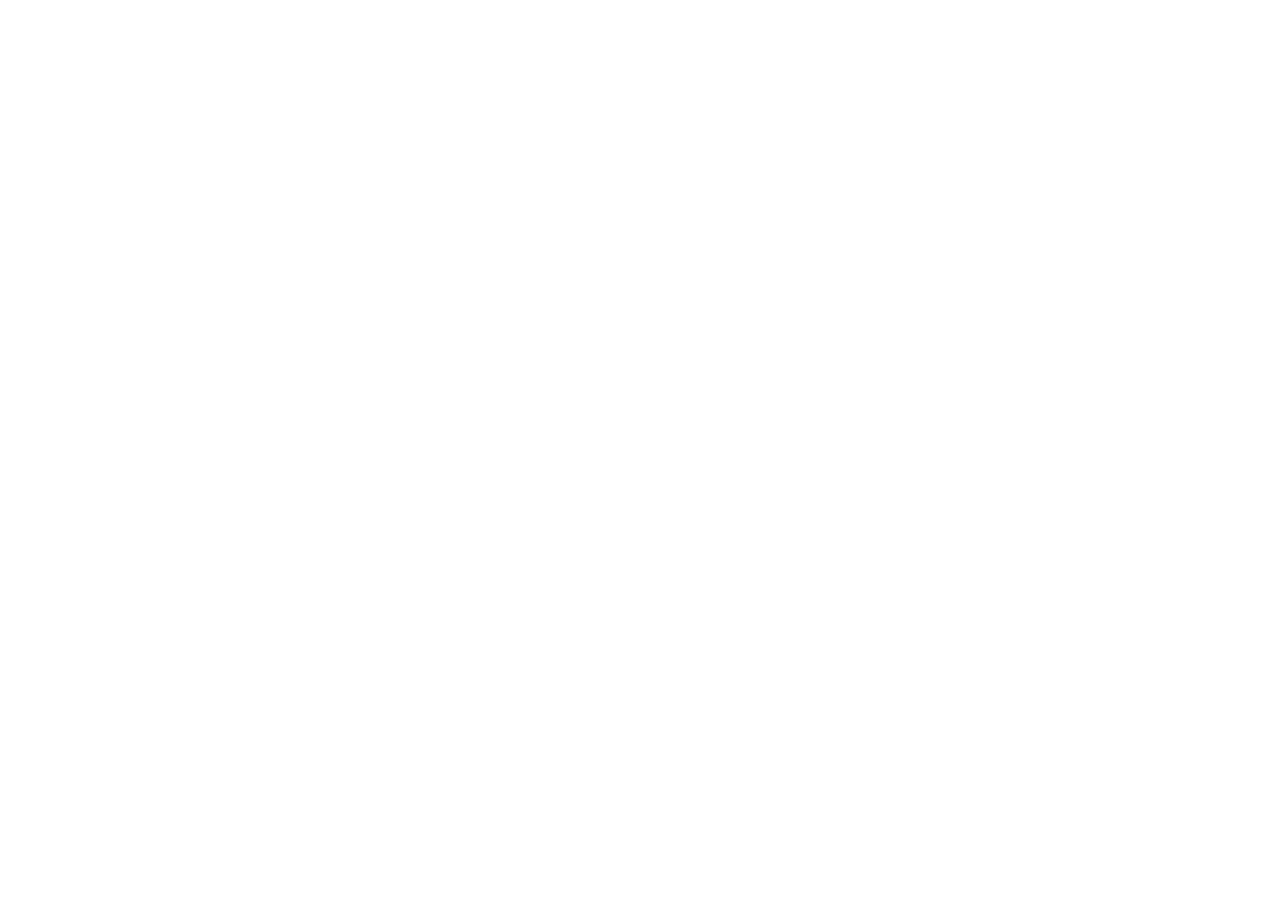
==== index.html @ feeb699c "Use tech stack vite_react_shadcn_ts [skip gpt_engineer]" ====
<!DOCTYPE html>
<html lang="en">
  <head>
    <meta charset="UTF-8" />
    <meta name="viewport" content="width=device-width, initial-scale=1.0" />
    <title>jorquia-portfolio-garden</title>
    <meta name="description" content="Lovable Generated Project" />
    <meta name="author" content="Lovable" />

    <meta property="og:title" content="Lovable Generated Project" />
    <meta property="og:description" content="Lovable Generated Project" />
    <meta property="og:type" content="website" />
    <meta property="og:image" content="https://lovable.dev/opengraph-image-p98pqg.png" />

    <meta name="twitter:card" content="summary_large_image" />
    <meta name="twitter:site" content="@lovable_dev" />
    <meta name="twitter:image" content="https://lovable.dev/opengraph-image-p98pqg.png" />
  </head>

  <body>
    <div id="root"></div>
    <!-- IMPORTANT: DO NOT REMOVE THIS SCRIPT TAG OR THIS VERY COMMENT! -->
    <script src="https://cdn.gpteng.co/gptengineer.js" type="module"></script>
    <script type="module" src="/src/main.tsx"></script>
  </body>
</html>
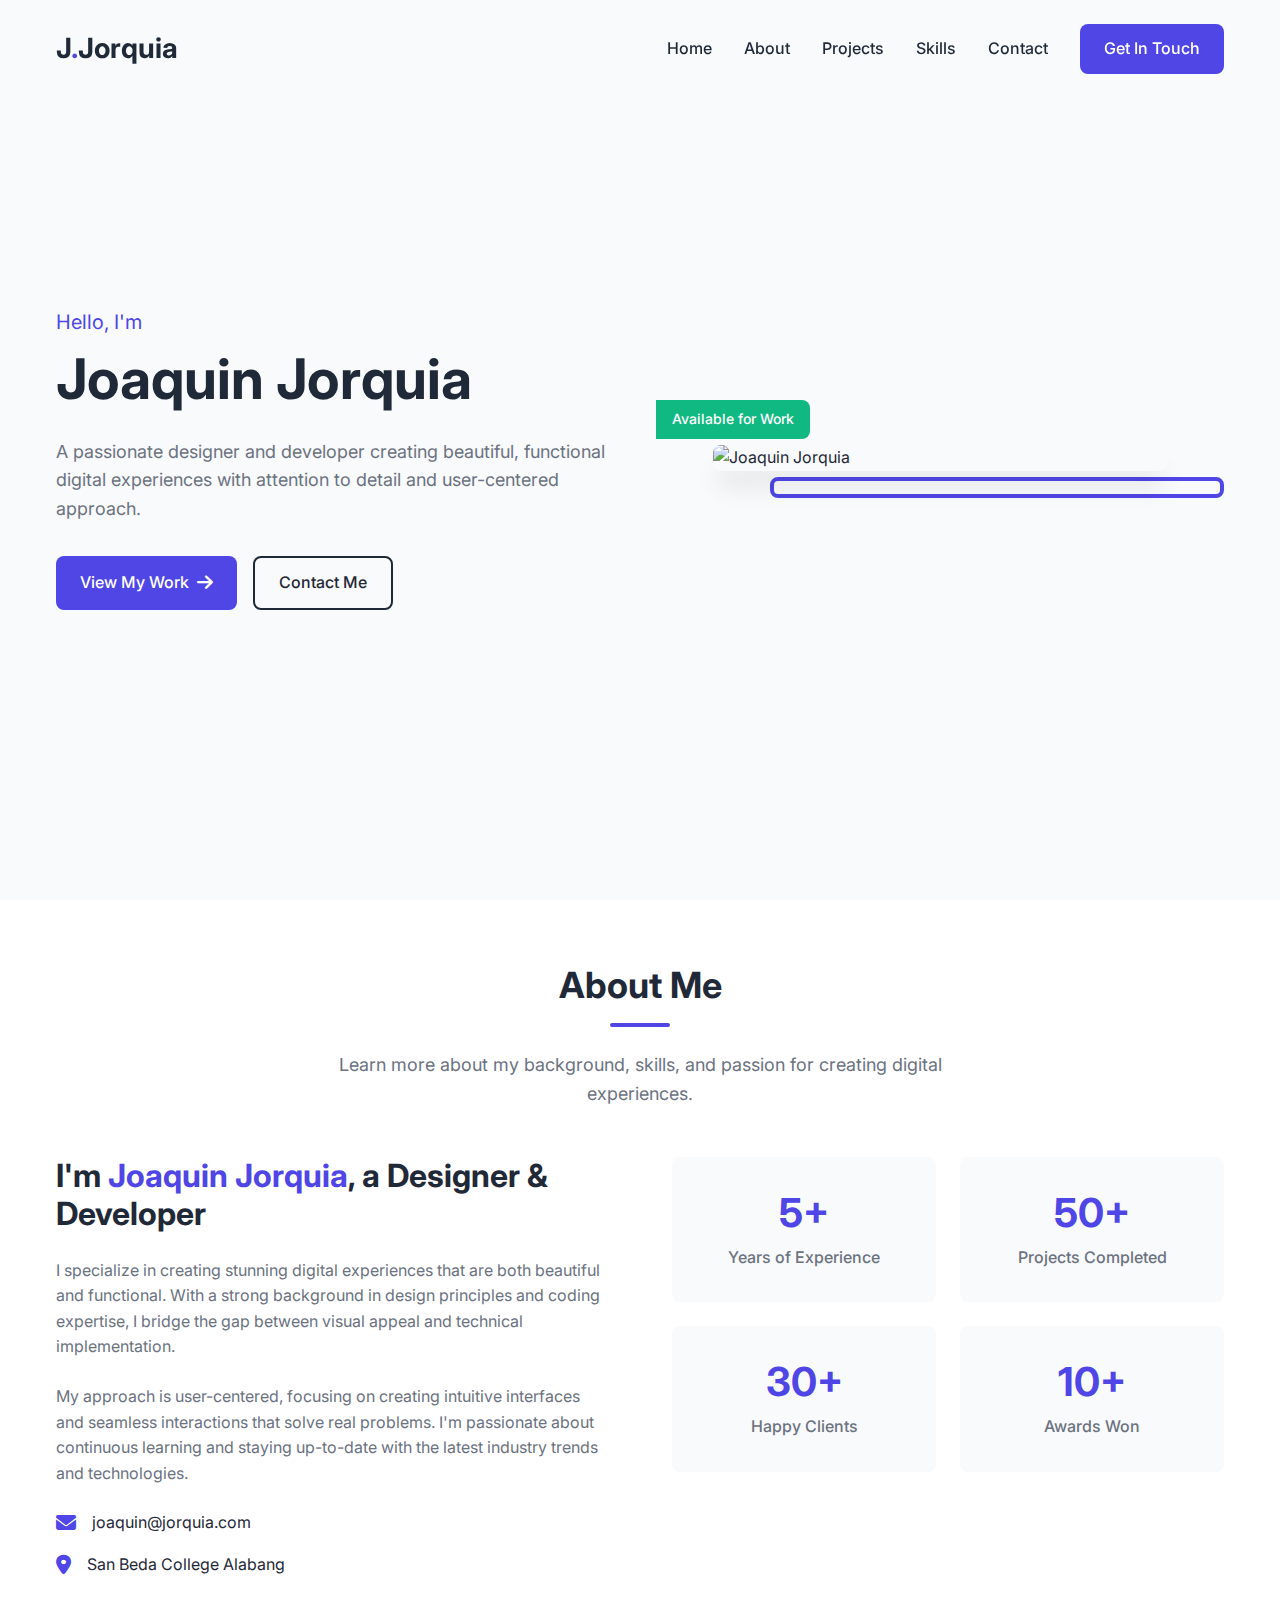
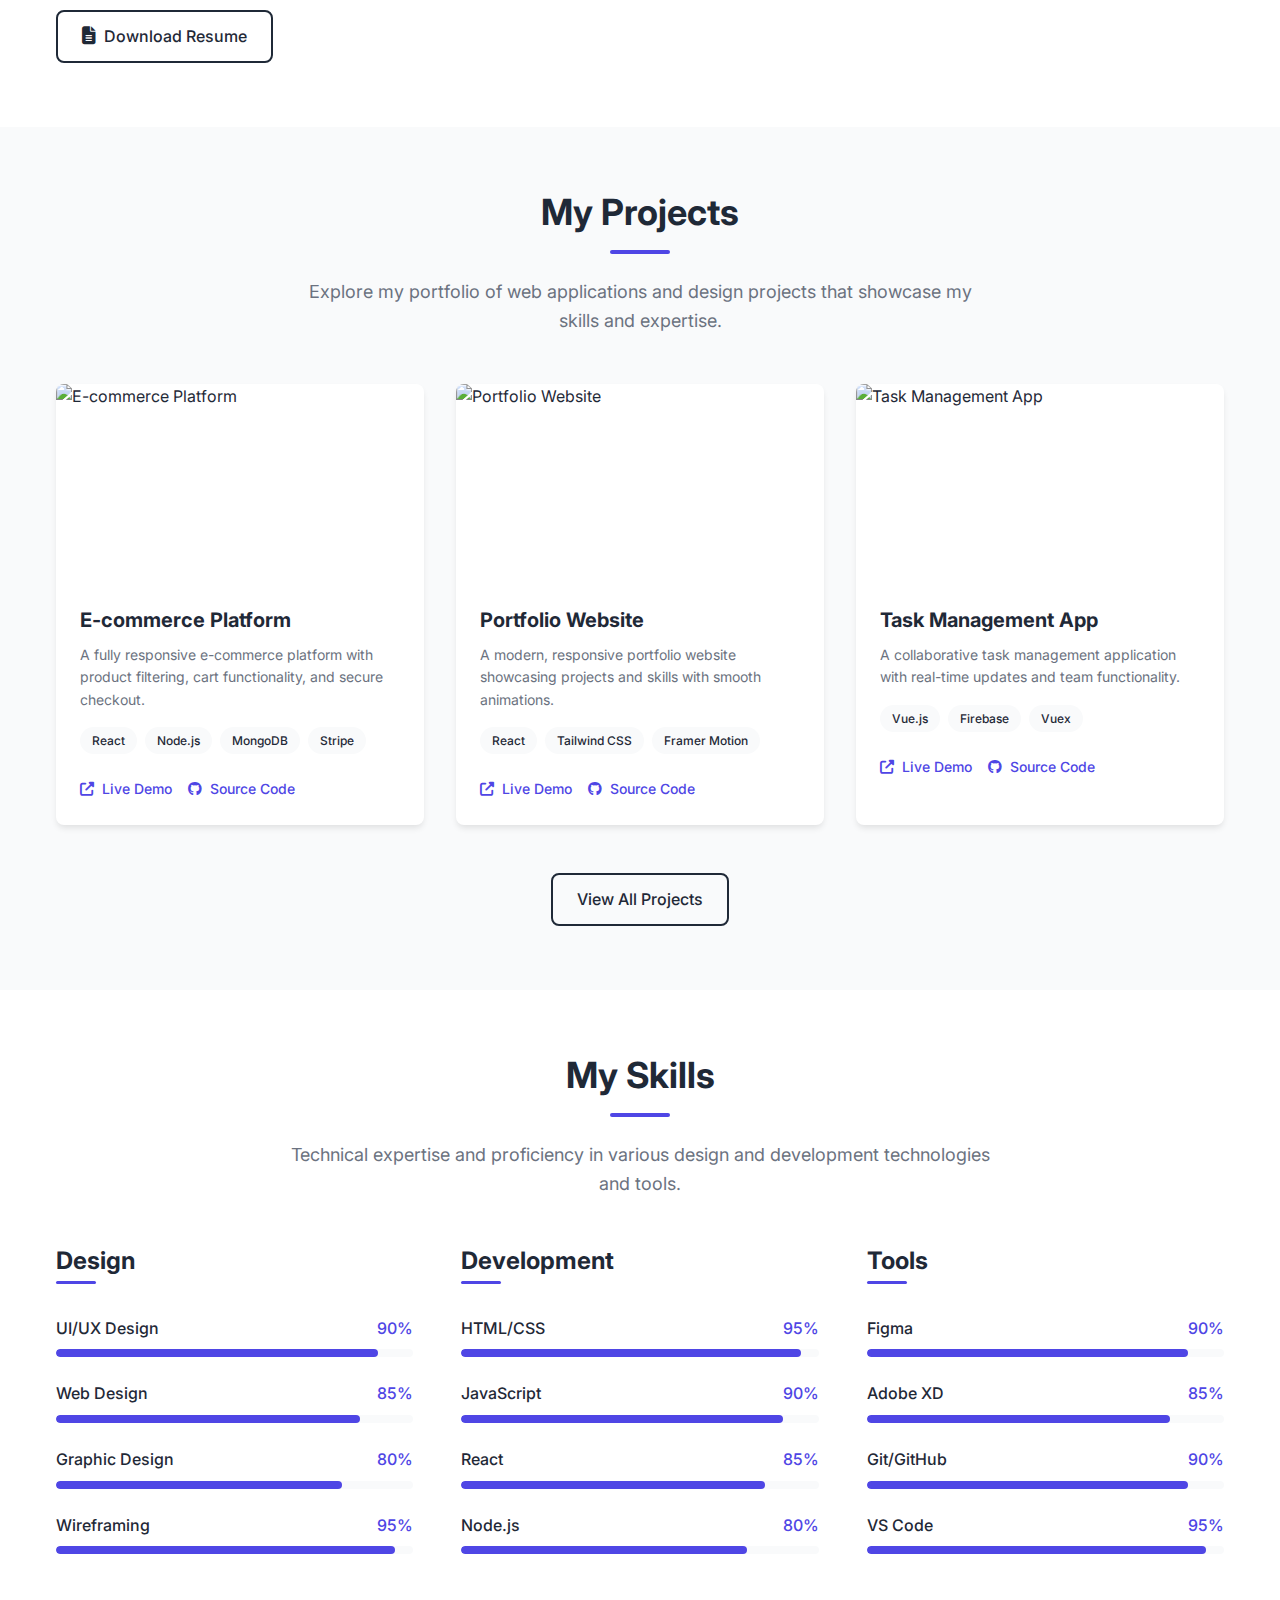
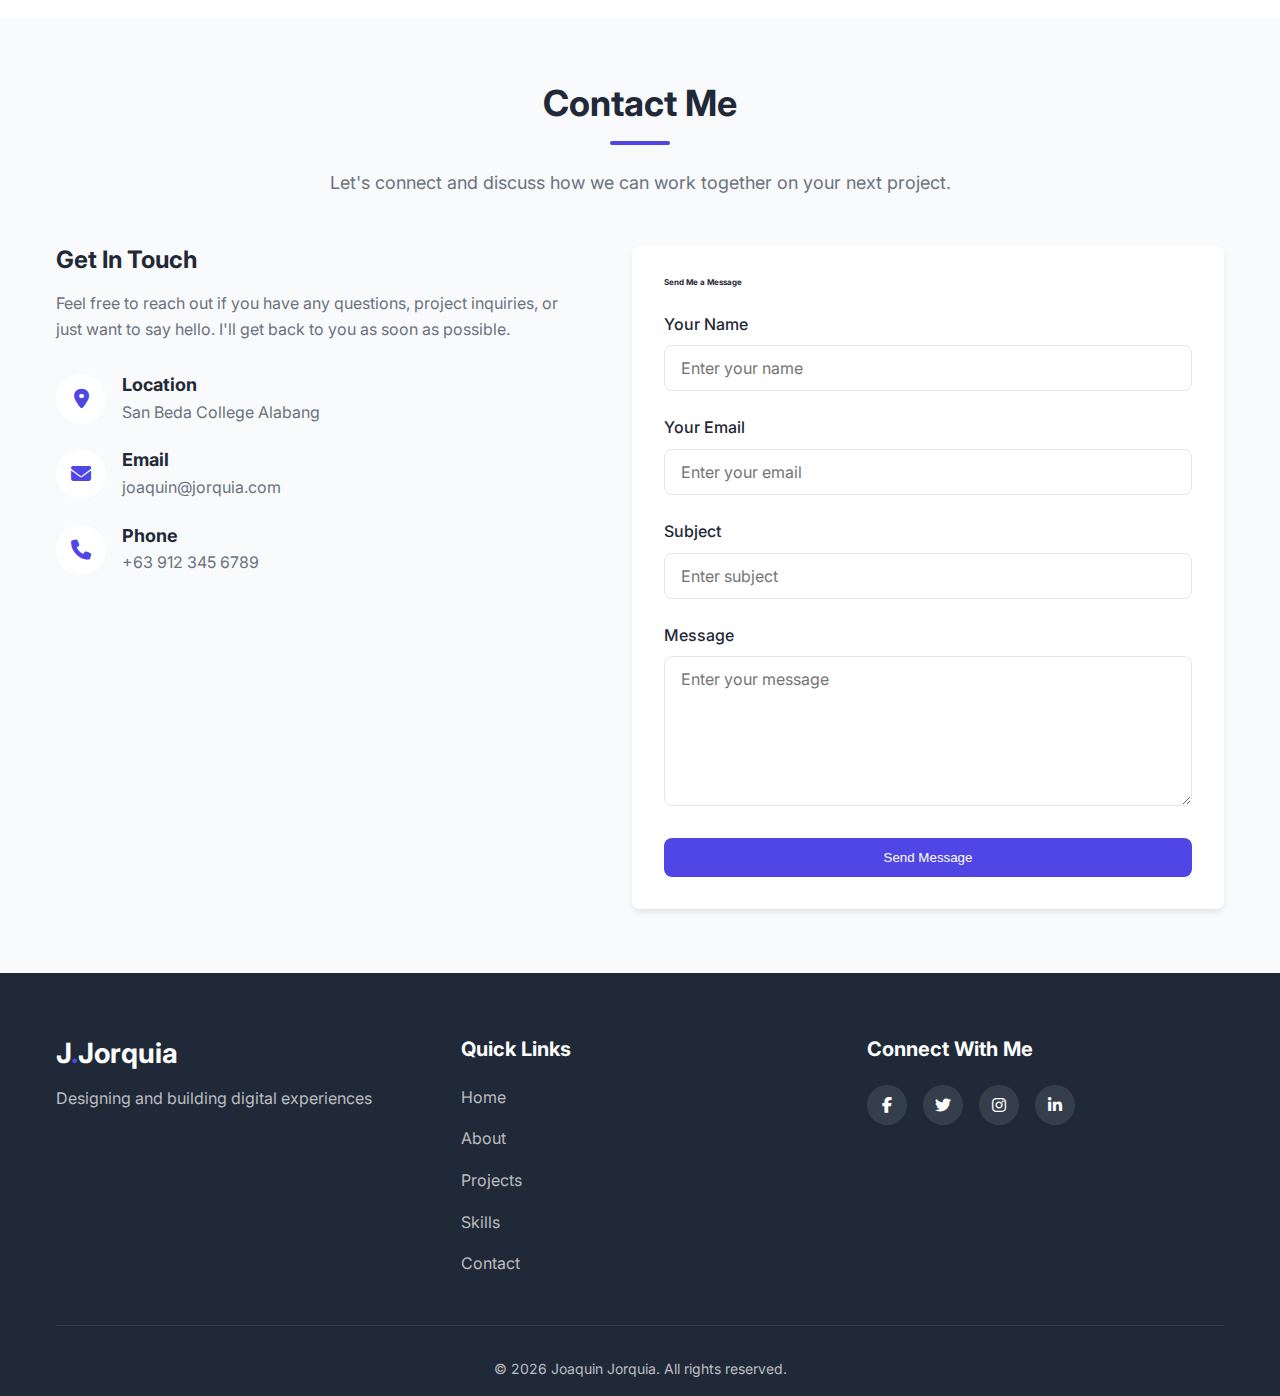
==== commit ba6175e0: "Refactor: Convert TSX files to HTML and CSS" ====
--- a/index.html
+++ b/index.html
@@ -1,26 +1,616 @@
+
 <!DOCTYPE html>
 <html lang="en">
   <head>
     <meta charset="UTF-8" />
     <meta name="viewport" content="width=device-width, initial-scale=1.0" />
-    <title>jorquia-portfolio-garden</title>
-    <meta name="description" content="Lovable Generated Project" />
-    <meta name="author" content="Lovable" />
-
-    <meta property="og:title" content="Lovable Generated Project" />
-    <meta property="og:description" content="Lovable Generated Project" />
+    <title>Joaquin Jorquia - Portfolio</title>
+    <meta name="description" content="Joaquin Jorquia's Portfolio - Designer & Developer" />
+    <meta name="author" content="Joaquin Jorquia" />
+
+    <meta property="og:title" content="Joaquin Jorquia - Portfolio" />
+    <meta property="og:description" content="Joaquin Jorquia's Portfolio - Designer & Developer" />
     <meta property="og:type" content="website" />
     <meta property="og:image" content="https://lovable.dev/opengraph-image-p98pqg.png" />
 
     <meta name="twitter:card" content="summary_large_image" />
     <meta name="twitter:site" content="@lovable_dev" />
     <meta name="twitter:image" content="https://lovable.dev/opengraph-image-p98pqg.png" />
+    
+    <!-- Google Fonts -->
+    <link rel="preconnect" href="https://fonts.googleapis.com">
+    <link rel="preconnect" href="https://fonts.gstatic.com" crossorigin>
+    <link href="https://fonts.googleapis.com/css2?family=Inter:wght@400;500;600;700&display=swap" rel="stylesheet">
+    
+    <!-- Main Stylesheet -->
+    <link rel="stylesheet" href="styles/main.css">
+    
+    <!-- Font Awesome for icons -->
+    <link rel="stylesheet" href="https://cdnjs.cloudflare.com/ajax/libs/font-awesome/6.4.0/css/all.min.css">
   </head>
 
   <body>
-    <div id="root"></div>
-    <!-- IMPORTANT: DO NOT REMOVE THIS SCRIPT TAG OR THIS VERY COMMENT! -->
-    <script src="https://cdn.gpteng.co/gptengineer.js" type="module"></script>
-    <script type="module" src="/src/main.tsx"></script>
+    <!-- Navbar -->
+    <nav class="navbar">
+      <div class="container navbar-container">
+        <a href="#" class="logo">J<span>.</span>Jorquia</a>
+
+        <!-- Desktop Navigation -->
+        <div class="nav-menu-desktop">
+          <a href="#home" class="nav-link">Home</a>
+          <a href="#about" class="nav-link">About</a>
+          <a href="#projects" class="nav-link">Projects</a>
+          <a href="#skills" class="nav-link">Skills</a>
+          <a href="#contact" class="nav-link">Contact</a>
+          <a href="#contact" class="btn-primary">Get In Touch</a>
+        </div>
+
+        <!-- Mobile Menu Button -->
+        <button class="mobile-toggle" id="mobileToggle">
+          <i class="fas fa-bars" id="menuIcon"></i>
+        </button>
+      </div>
+
+      <!-- Mobile Navigation -->
+      <div class="nav-menu" id="mobileMenu">
+        <div class="container nav-menu-mobile">
+          <a href="#home" class="nav-link">Home</a>
+          <a href="#about" class="nav-link">About</a>
+          <a href="#projects" class="nav-link">Projects</a>
+          <a href="#skills" class="nav-link">Skills</a>
+          <a href="#contact" class="nav-link">Contact</a>
+          <a href="#contact" class="btn-primary">Get In Touch</a>
+        </div>
+      </div>
+    </nav>
+
+    <!-- Hero Section -->
+    <section id="home" class="hero">
+      <div class="container hero-container">
+        <div class="hero-content">
+          <p class="hero-subtitle">Hello, I'm</p>
+          <h1 class="hero-title">Joaquin Jorquia</h1>
+          <p class="hero-description">
+            A passionate designer and developer creating beautiful, functional digital experiences 
+            with attention to detail and user-centered approach.
+          </p>
+          <div class="hero-buttons">
+            <a href="#projects" class="btn-primary btn-with-icon">
+              View My Work <i class="fas fa-arrow-right btn-icon"></i>
+            </a>
+            <a href="#contact" class="btn-outline">
+              Contact Me
+            </a>
+          </div>
+        </div>
+        
+        <div class="hero-image">
+          <div class="image-decoration"></div>
+          <div class="profile-image-container">
+            <img 
+              src="/lovable-uploads/e17fc7ec-6d59-4980-8b0f-04d64eb3ef6c.png" 
+              alt="Joaquin Jorquia" 
+              class="profile-image"
+            />
+          </div>
+          <div class="availability-badge">
+            Available for Work
+          </div>
+        </div>
+      </div>
+    </section>
+
+    <!-- About Section -->
+    <section id="about" class="about">
+      <div class="container">
+        <div class="section-header">
+          <h2 class="section-title">About Me</h2>
+          <div class="section-divider"></div>
+          <p class="section-description">
+            Learn more about my background, skills, and passion for creating digital experiences.
+          </p>
+        </div>
+        
+        <div class="about-content">
+          <div class="about-info">
+            <h3 class="about-title">
+              I'm <span>Joaquin Jorquia</span>, a Designer & Developer
+            </h3>
+            <p class="about-text">
+              I specialize in creating stunning digital experiences that are both beautiful and functional. 
+              With a strong background in design principles and coding expertise, I bridge the gap between 
+              visual appeal and technical implementation.
+            </p>
+            <p class="about-text">
+              My approach is user-centered, focusing on creating intuitive interfaces and seamless interactions 
+              that solve real problems. I'm passionate about continuous learning and staying up-to-date with 
+              the latest industry trends and technologies.
+            </p>
+            
+            <div class="about-contact-info">
+              <div class="contact-item">
+                <i class="fas fa-envelope contact-icon"></i>
+                <span>joaquin@jorquia.com</span>
+              </div>
+              <div class="contact-item">
+                <i class="fas fa-map-marker-alt contact-icon"></i>
+                <span>San Beda College Alabang</span>
+              </div>
+            </div>
+            
+            <a 
+              href="/resume.pdf" 
+              class="btn-outline"
+              target="_blank"
+              rel="noopener noreferrer"
+            >
+              <span class="btn-with-icon">
+                <i class="fas fa-file-alt btn-icon"></i>
+                Download Resume
+              </span>
+            </a>
+          </div>
+          
+          <div class="about-stats">
+            <div class="stats-grid">
+              <div class="stat-card">
+                <h4 class="stat-value">5+</h4>
+                <p class="stat-label">Years of Experience</p>
+              </div>
+              <div class="stat-card">
+                <h4 class="stat-value">50+</h4>
+                <p class="stat-label">Projects Completed</p>
+              </div>
+              <div class="stat-card">
+                <h4 class="stat-value">30+</h4>
+                <p class="stat-label">Happy Clients</p>
+              </div>
+              <div class="stat-card">
+                <h4 class="stat-value">10+</h4>
+                <p class="stat-label">Awards Won</p>
+              </div>
+            </div>
+          </div>
+        </div>
+      </div>
+    </section>
+
+    <!-- Projects Section -->
+    <section id="projects" class="projects">
+      <div class="container">
+        <div class="section-header">
+          <h2 class="section-title">My Projects</h2>
+          <div class="section-divider"></div>
+          <p class="section-description">
+            Explore my portfolio of web applications and design projects that showcase my skills and expertise.
+          </p>
+        </div>
+        
+        <div class="projects-grid">
+          <!-- Project 1 -->
+          <div class="project-card">
+            <div class="project-image-container">
+              <img 
+                src="https://images.unsplash.com/photo-1661956602116-aa6865609028?ixlib=rb-4.0.3&auto=format&fit=crop&w=800&q=80" 
+                alt="E-commerce Platform" 
+                class="project-image"
+              />
+            </div>
+            <div class="project-content">
+              <h3 class="project-title">E-commerce Platform</h3>
+              <p class="project-description">
+                A fully responsive e-commerce platform with product filtering, cart functionality, and secure checkout.
+              </p>
+              <div class="project-tags">
+                <span class="project-tag">React</span>
+                <span class="project-tag">Node.js</span>
+                <span class="project-tag">MongoDB</span>
+                <span class="project-tag">Stripe</span>
+              </div>
+              <div class="project-links">
+                <a href="#" class="project-link" target="_blank" rel="noopener noreferrer">
+                  <i class="fas fa-external-link-alt project-link-icon"></i>
+                  Live Demo
+                </a>
+                <a href="#" class="project-link" target="_blank" rel="noopener noreferrer">
+                  <i class="fab fa-github project-link-icon"></i>
+                  Source Code
+                </a>
+              </div>
+            </div>
+          </div>
+          
+          <!-- Project 2 -->
+          <div class="project-card">
+            <div class="project-image-container">
+              <img 
+                src="https://images.unsplash.com/photo-1547658719-da2b51169166?ixlib=rb-4.0.3&auto=format&fit=crop&w=800&q=80" 
+                alt="Portfolio Website" 
+                class="project-image"
+              />
+            </div>
+            <div class="project-content">
+              <h3 class="project-title">Portfolio Website</h3>
+              <p class="project-description">
+                A modern, responsive portfolio website showcasing projects and skills with smooth animations.
+              </p>
+              <div class="project-tags">
+                <span class="project-tag">React</span>
+                <span class="project-tag">Tailwind CSS</span>
+                <span class="project-tag">Framer Motion</span>
+              </div>
+              <div class="project-links">
+                <a href="#" class="project-link" target="_blank" rel="noopener noreferrer">
+                  <i class="fas fa-external-link-alt project-link-icon"></i>
+                  Live Demo
+                </a>
+                <a href="#" class="project-link" target="_blank" rel="noopener noreferrer">
+                  <i class="fab fa-github project-link-icon"></i>
+                  Source Code
+                </a>
+              </div>
+            </div>
+          </div>
+          
+          <!-- Project 3 -->
+          <div class="project-card">
+            <div class="project-image-container">
+              <img 
+                src="https://images.unsplash.com/photo-1484480974693-6ca0a78fb36b?ixlib=rb-4.0.3&auto=format&fit=crop&w=800&q=80" 
+                alt="Task Management App" 
+                class="project-image"
+              />
+            </div>
+            <div class="project-content">
+              <h3 class="project-title">Task Management App</h3>
+              <p class="project-description">
+                A collaborative task management application with real-time updates and team functionality.
+              </p>
+              <div class="project-tags">
+                <span class="project-tag">Vue.js</span>
+                <span class="project-tag">Firebase</span>
+                <span class="project-tag">Vuex</span>
+              </div>
+              <div class="project-links">
+                <a href="#" class="project-link" target="_blank" rel="noopener noreferrer">
+                  <i class="fas fa-external-link-alt project-link-icon"></i>
+                  Live Demo
+                </a>
+                <a href="#" class="project-link" target="_blank" rel="noopener noreferrer">
+                  <i class="fab fa-github project-link-icon"></i>
+                  Source Code
+                </a>
+              </div>
+            </div>
+          </div>
+        </div>
+        
+        <div class="projects-button">
+          <a href="#" class="btn-outline">
+            View All Projects
+          </a>
+        </div>
+      </div>
+    </section>
+
+    <!-- Skills Section -->
+    <section id="skills" class="skills">
+      <div class="container">
+        <div class="section-header">
+          <h2 class="section-title">My Skills</h2>
+          <div class="section-divider"></div>
+          <p class="section-description">
+            Technical expertise and proficiency in various design and development technologies and tools.
+          </p>
+        </div>
+        
+        <div class="skills-grid">
+          <!-- Design Skills -->
+          <div class="skill-category">
+            <h3 class="category-title">
+              <span>Design</span>
+            </h3>
+            
+            <div class="skills-list">
+              <div class="skill-item">
+                <div class="skill-header">
+                  <span class="skill-name">UI/UX Design</span>
+                  <span class="skill-percentage">90%</span>
+                </div>
+                <div class="skill-bar-bg">
+                  <div class="skill-bar-fill" style="width: 90%"></div>
+                </div>
+              </div>
+              <div class="skill-item">
+                <div class="skill-header">
+                  <span class="skill-name">Web Design</span>
+                  <span class="skill-percentage">85%</span>
+                </div>
+                <div class="skill-bar-bg">
+                  <div class="skill-bar-fill" style="width: 85%"></div>
+                </div>
+              </div>
+              <div class="skill-item">
+                <div class="skill-header">
+                  <span class="skill-name">Graphic Design</span>
+                  <span class="skill-percentage">80%</span>
+                </div>
+                <div class="skill-bar-bg">
+                  <div class="skill-bar-fill" style="width: 80%"></div>
+                </div>
+              </div>
+              <div class="skill-item">
+                <div class="skill-header">
+                  <span class="skill-name">Wireframing</span>
+                  <span class="skill-percentage">95%</span>
+                </div>
+                <div class="skill-bar-bg">
+                  <div class="skill-bar-fill" style="width: 95%"></div>
+                </div>
+              </div>
+            </div>
+          </div>
+          
+          <!-- Development Skills -->
+          <div class="skill-category">
+            <h3 class="category-title">
+              <span>Development</span>
+            </h3>
+            
+            <div class="skills-list">
+              <div class="skill-item">
+                <div class="skill-header">
+                  <span class="skill-name">HTML/CSS</span>
+                  <span class="skill-percentage">95%</span>
+                </div>
+                <div class="skill-bar-bg">
+                  <div class="skill-bar-fill" style="width: 95%"></div>
+                </div>
+              </div>
+              <div class="skill-item">
+                <div class="skill-header">
+                  <span class="skill-name">JavaScript</span>
+                  <span class="skill-percentage">90%</span>
+                </div>
+                <div class="skill-bar-bg">
+                  <div class="skill-bar-fill" style="width: 90%"></div>
+                </div>
+              </div>
+              <div class="skill-item">
+                <div class="skill-header">
+                  <span class="skill-name">React</span>
+                  <span class="skill-percentage">85%</span>
+                </div>
+                <div class="skill-bar-bg">
+                  <div class="skill-bar-fill" style="width: 85%"></div>
+                </div>
+              </div>
+              <div class="skill-item">
+                <div class="skill-header">
+                  <span class="skill-name">Node.js</span>
+                  <span class="skill-percentage">80%</span>
+                </div>
+                <div class="skill-bar-bg">
+                  <div class="skill-bar-fill" style="width: 80%"></div>
+                </div>
+              </div>
+            </div>
+          </div>
+          
+          <!-- Tools Skills -->
+          <div class="skill-category">
+            <h3 class="category-title">
+              <span>Tools</span>
+            </h3>
+            
+            <div class="skills-list">
+              <div class="skill-item">
+                <div class="skill-header">
+                  <span class="skill-name">Figma</span>
+                  <span class="skill-percentage">90%</span>
+                </div>
+                <div class="skill-bar-bg">
+                  <div class="skill-bar-fill" style="width: 90%"></div>
+                </div>
+              </div>
+              <div class="skill-item">
+                <div class="skill-header">
+                  <span class="skill-name">Adobe XD</span>
+                  <span class="skill-percentage">85%</span>
+                </div>
+                <div class="skill-bar-bg">
+                  <div class="skill-bar-fill" style="width: 85%"></div>
+                </div>
+              </div>
+              <div class="skill-item">
+                <div class="skill-header">
+                  <span class="skill-name">Git/GitHub</span>
+                  <span class="skill-percentage">90%</span>
+                </div>
+                <div class="skill-bar-bg">
+                  <div class="skill-bar-fill" style="width: 90%"></div>
+                </div>
+              </div>
+              <div class="skill-item">
+                <div class="skill-header">
+                  <span class="skill-name">VS Code</span>
+                  <span class="skill-percentage">95%</span>
+                </div>
+                <div class="skill-bar-bg">
+                  <div class="skill-bar-fill" style="width: 95%"></div>
+                </div>
+              </div>
+            </div>
+          </div>
+        </div>
+      </div>
+    </section>
+
+    <!-- Contact Section -->
+    <section id="contact" class="contact">
+      <div class="container">
+        <div class="section-header">
+          <h2 class="section-title">Contact Me</h2>
+          <div class="section-divider"></div>
+          <p class="section-description">
+            Let's connect and discuss how we can work together on your next project.
+          </p>
+        </div>
+        
+        <div class="contact-container">
+          <div class="contact-info">
+            <h3 class="contact-title">Get In Touch</h3>
+            <p class="contact-description">
+              Feel free to reach out if you have any questions, project inquiries, 
+              or just want to say hello. I'll get back to you as soon as possible.
+            </p>
+            
+            <div class="contact-details">
+              <div class="contact-detail">
+                <div class="contact-detail-icon">
+                  <i class="fas fa-map-marker-alt"></i>
+                </div>
+                <div class="contact-detail-text">
+                  <h4>Location</h4>
+                  <p>San Beda College Alabang</p>
+                </div>
+              </div>
+              
+              <div class="contact-detail">
+                <div class="contact-detail-icon">
+                  <i class="fas fa-envelope"></i>
+                </div>
+                <div class="contact-detail-text">
+                  <h4>Email</h4>
+                  <p>joaquin@jorquia.com</p>
+                </div>
+              </div>
+              
+              <div class="contact-detail">
+                <div class="contact-detail-icon">
+                  <i class="fas fa-phone"></i>
+                </div>
+                <div class="contact-detail-text">
+                  <h4>Phone</h4>
+                  <p>+63 912 345 6789</p>
+                </div>
+              </div>
+            </div>
+          </div>
+          
+          <div class="contact-form">
+            <h3 class="form-title">Send Me a Message</h3>
+            <form id="contactForm">
+              <div class="form-group">
+                <label for="name" class="form-label">Your Name</label>
+                <input 
+                  type="text" 
+                  id="name" 
+                  class="form-input" 
+                  placeholder="Enter your name" 
+                  required 
+                />
+              </div>
+              
+              <div class="form-group">
+                <label for="email" class="form-label">Your Email</label>
+                <input 
+                  type="email" 
+                  id="email" 
+                  class="form-input" 
+                  placeholder="Enter your email" 
+                  required 
+                />
+              </div>
+              
+              <div class="form-group">
+                <label for="subject" class="form-label">Subject</label>
+                <input 
+                  type="text" 
+                  id="subject" 
+                  class="form-input" 
+                  placeholder="Enter subject" 
+                  required 
+                />
+              </div>
+              
+              <div class="form-group">
+                <label for="message" class="form-label">Message</label>
+                <textarea 
+                  id="message" 
+                  class="form-textarea" 
+                  placeholder="Enter your message" 
+                  required
+                ></textarea>
+              </div>
+              
+              <button type="submit" class="form-button">
+                Send Message
+              </button>
+            </form>
+          </div>
+        </div>
+      </div>
+    </section>
+
+    <!-- Footer -->
+    <footer class="footer">
+      <div class="container footer-container">
+        <div>
+          <h2 class="footer-logo">
+            J<span>.</span>Jorquia
+          </h2>
+          <p class="footer-tagline">
+            Designing and building digital experiences
+          </p>
+        </div>
+        
+        <div class="footer-nav">
+          <h3>Quick Links</h3>
+          <div class="footer-links">
+            <a href="#home" class="footer-link">Home</a>
+            <a href="#about" class="footer-link">About</a>
+            <a href="#projects" class="footer-link">Projects</a>
+            <a href="#skills" class="footer-link">Skills</a>
+            <a href="#contact" class="footer-link">Contact</a>
+          </div>
+        </div>
+        
+        <div>
+          <h3>Connect With Me</h3>
+          <div class="social-links">
+            <a href="#" class="social-link" aria-label="Facebook">
+              <i class="fab fa-facebook-f"></i>
+            </a>
+            <a href="#" class="social-link" aria-label="Twitter">
+              <i class="fab fa-twitter"></i>
+            </a>
+            <a href="#" class="social-link" aria-label="Instagram">
+              <i class="fab fa-instagram"></i>
+            </a>
+            <a href="#" class="social-link" aria-label="LinkedIn">
+              <i class="fab fa-linkedin-in"></i>
+            </a>
+          </div>
+        </div>
+      </div>
+      
+      <div class="container">
+        <div class="copyright">
+          <p>&copy; <span id="currentYear"></span> Joaquin Jorquia. All rights reserved.</p>
+        </div>
+      </div>
+      
+      <button 
+        class="scroll-top"
+        id="scrollTopBtn"
+        aria-label="Scroll to top"
+      >
+        <i class="fas fa-arrow-up"></i>
+      </button>
+    </footer>
+
+    <!-- JavaScript -->
+    <script src="js/main.js"></script>
   </body>
 </html>
--- a/styles/main.css
+++ b/styles/main.css
@@ -0,0 +1,874 @@
+
+/* Main CSS Styles */
+:root {
+  --primary-color: #4f46e5;
+  --secondary-color: #f97316;
+  --text-color: #1f2937;
+  --text-light: #6b7280;
+  --text-white: #ffffff;
+  --background-color: #ffffff;
+  --background-alt: #f9fafb;
+  --border-color: #e5e7eb;
+  --success-color: #10b981;
+  --danger-color: #ef4444;
+  --border-radius: 0.5rem;
+  --transition: all 0.3s ease;
+}
+
+/* Base Styles */
+* {
+  margin: 0;
+  padding: 0;
+  box-sizing: border-box;
+}
+
+html {
+  scroll-behavior: smooth;
+}
+
+body {
+  font-family: 'Inter', sans-serif;
+  color: var(--text-color);
+  line-height: 1.6;
+  font-size: 16px;
+  background-color: var(--background-color);
+}
+
+h1, h2, h3, h4, h5, h6 {
+  font-weight: 700;
+  line-height: 1.2;
+  margin-bottom: 1rem;
+}
+
+a {
+  text-decoration: none;
+  color: inherit;
+  transition: var(--transition);
+}
+
+img {
+  max-width: 100%;
+  height: auto;
+}
+
+.container {
+  width: 100%;
+  max-width: 1200px;
+  margin: 0 auto;
+  padding: 0 1rem;
+}
+
+/* Button Styles */
+.btn-primary {
+  display: inline-block;
+  background-color: var(--primary-color);
+  color: var(--text-white);
+  font-weight: 500;
+  padding: 0.75rem 1.5rem;
+  border-radius: var(--border-radius);
+  transition: var(--transition);
+  border: none;
+  cursor: pointer;
+}
+
+.btn-primary:hover {
+  background-color: rgba(79, 70, 229, 0.9);
+}
+
+.btn-outline {
+  display: inline-block;
+  background-color: transparent;
+  color: var(--text-color);
+  font-weight: 500;
+  padding: 0.75rem 1.5rem;
+  border-radius: var(--border-radius);
+  border: 2px solid var(--text-color);
+  transition: var(--transition);
+  cursor: pointer;
+}
+
+.btn-outline:hover {
+  background-color: var(--text-color);
+  color: var(--text-white);
+}
+
+.btn-with-icon {
+  display: flex;
+  align-items: center;
+  gap: 0.5rem;
+}
+
+.btn-icon {
+  font-size: 1.125rem;
+}
+
+/* Section Styles */
+section {
+  padding: 4rem 0;
+}
+
+.section-header {
+  margin-bottom: 3rem;
+  text-align: center;
+}
+
+.section-title {
+  font-size: 2.25rem;
+  margin-bottom: 1rem;
+}
+
+.section-divider {
+  width: 60px;
+  height: 4px;
+  background-color: var(--primary-color);
+  margin: 0 auto 1.5rem;
+  border-radius: 2px;
+}
+
+.section-description {
+  max-width: 700px;
+  margin: 0 auto;
+  color: var(--text-light);
+  font-size: 1.125rem;
+}
+
+/* Navbar Styles */
+.navbar {
+  position: fixed;
+  top: 0;
+  left: 0;
+  width: 100%;
+  background-color: transparent;
+  padding: 1.5rem 0;
+  z-index: 1000;
+  transition: var(--transition);
+}
+
+.navbar.scrolled {
+  background-color: var(--background-color);
+  box-shadow: 0 4px 6px -1px rgba(0, 0, 0, 0.1);
+  padding: 1rem 0;
+}
+
+.navbar-container {
+  display: flex;
+  justify-content: space-between;
+  align-items: center;
+}
+
+.logo {
+  font-size: 1.75rem;
+  font-weight: 700;
+  color: var(--text-color);
+}
+
+.logo span {
+  color: var(--primary-color);
+}
+
+.nav-menu-desktop {
+  display: flex;
+  align-items: center;
+  gap: 2rem;
+}
+
+.nav-link {
+  position: relative;
+  font-weight: 500;
+  color: var(--text-color);
+}
+
+.nav-link::after {
+  content: '';
+  position: absolute;
+  left: 0;
+  bottom: -5px;
+  width: 0;
+  height: 2px;
+  background-color: var(--primary-color);
+  transition: var(--transition);
+}
+
+.nav-link:hover {
+  color: var(--primary-color);
+}
+
+.nav-link:hover::after {
+  width: 100%;
+}
+
+.mobile-toggle {
+  display: none;
+  background: transparent;
+  border: none;
+  font-size: 1.5rem;
+  cursor: pointer;
+  color: var(--text-color);
+}
+
+.nav-menu {
+  display: none;
+  position: absolute;
+  top: 100%;
+  left: 0;
+  width: 100%;
+  background-color: var(--background-color);
+  padding: 1rem 0;
+  box-shadow: 0 4px 6px -1px rgba(0, 0, 0, 0.1);
+}
+
+.nav-menu.active {
+  display: block;
+}
+
+.nav-menu-mobile {
+  display: flex;
+  flex-direction: column;
+  gap: 1.5rem;
+  padding: 1rem 0;
+}
+
+/* Hero Section */
+.hero {
+  min-height: 100vh;
+  display: flex;
+  align-items: center;
+  padding-top: 80px;
+  background-color: var(--background-alt);
+}
+
+.hero-container {
+  display: flex;
+  align-items: center;
+  justify-content: space-between;
+  gap: 2rem;
+}
+
+.hero-content {
+  flex: 1;
+}
+
+.hero-subtitle {
+  font-size: 1.25rem;
+  color: var(--primary-color);
+  margin-bottom: 0.5rem;
+}
+
+.hero-title {
+  font-size: 3.5rem;
+  margin-bottom: 1.5rem;
+}
+
+.hero-description {
+  font-size: 1.125rem;
+  color: var(--text-light);
+  margin-bottom: 2rem;
+  max-width: 600px;
+}
+
+.hero-buttons {
+  display: flex;
+  gap: 1rem;
+}
+
+.hero-image {
+  flex: 1;
+  position: relative;
+  display: flex;
+  justify-content: center;
+  align-items: center;
+}
+
+.image-decoration {
+  position: absolute;
+  width: 80%;
+  height: 80%;
+  border: 4px solid var(--primary-color);
+  border-radius: var(--border-radius);
+  top: 2rem;
+  right: 0;
+  z-index: 1;
+}
+
+.profile-image-container {
+  position: relative;
+  z-index: 2;
+  width: 80%;
+  border-radius: var(--border-radius);
+  overflow: hidden;
+  box-shadow: 0 20px 25px -5px rgba(0, 0, 0, 0.1);
+}
+
+.profile-image {
+  width: 100%;
+  height: auto;
+  display: block;
+}
+
+.availability-badge {
+  position: absolute;
+  bottom: 2rem;
+  left: 0;
+  background-color: var(--success-color);
+  color: var(--text-white);
+  padding: 0.5rem 1rem;
+  border-radius: 0 var(--border-radius) var(--border-radius) 0;
+  font-weight: 500;
+  font-size: 0.875rem;
+  z-index: 3;
+}
+
+/* About Section */
+.about {
+  background-color: var(--background-color);
+}
+
+.about-content {
+  display: flex;
+  gap: 4rem;
+}
+
+.about-info {
+  flex: 1;
+}
+
+.about-title {
+  font-size: 2rem;
+  margin-bottom: 1.5rem;
+}
+
+.about-title span {
+  color: var(--primary-color);
+}
+
+.about-text {
+  margin-bottom: 1.5rem;
+  color: var(--text-light);
+}
+
+.about-contact-info {
+  margin-bottom: 2rem;
+}
+
+.contact-item {
+  display: flex;
+  align-items: center;
+  gap: 1rem;
+  margin-bottom: 1rem;
+}
+
+.contact-icon {
+  color: var(--primary-color);
+  font-size: 1.25rem;
+}
+
+.about-stats {
+  flex: 1;
+}
+
+.stats-grid {
+  display: grid;
+  grid-template-columns: repeat(2, 1fr);
+  gap: 1.5rem;
+}
+
+.stat-card {
+  background-color: var(--background-alt);
+  padding: 2rem;
+  border-radius: var(--border-radius);
+  text-align: center;
+  transition: var(--transition);
+}
+
+.stat-card:hover {
+  transform: translateY(-5px);
+  box-shadow: 0 10px 15px -3px rgba(0, 0, 0, 0.1);
+}
+
+.stat-value {
+  font-size: 2.5rem;
+  color: var(--primary-color);
+  margin-bottom: 0.5rem;
+}
+
+.stat-label {
+  color: var(--text-light);
+  font-weight: 500;
+}
+
+/* Projects Section */
+.projects {
+  background-color: var(--background-alt);
+}
+
+.projects-grid {
+  display: grid;
+  grid-template-columns: repeat(auto-fill, minmax(350px, 1fr));
+  gap: 2rem;
+  margin-bottom: 3rem;
+}
+
+.project-card {
+  background-color: var(--background-color);
+  border-radius: var(--border-radius);
+  overflow: hidden;
+  box-shadow: 0 4px 6px -1px rgba(0, 0, 0, 0.1);
+  transition: var(--transition);
+}
+
+.project-card:hover {
+  transform: translateY(-5px);
+  box-shadow: 0 10px 15px -3px rgba(0, 0, 0, 0.1);
+}
+
+.project-image-container {
+  height: 200px;
+  overflow: hidden;
+}
+
+.project-image {
+  width: 100%;
+  height: 100%;
+  object-fit: cover;
+  transition: transform 0.5s ease;
+}
+
+.project-card:hover .project-image {
+  transform: scale(1.05);
+}
+
+.project-content {
+  padding: 1.5rem;
+}
+
+.project-title {
+  font-size: 1.25rem;
+  margin-bottom: 0.75rem;
+}
+
+.project-description {
+  color: var(--text-light);
+  margin-bottom: 1rem;
+  font-size: 0.875rem;
+}
+
+.project-tags {
+  display: flex;
+  flex-wrap: wrap;
+  gap: 0.5rem;
+  margin-bottom: 1.5rem;
+}
+
+.project-tag {
+  background-color: var(--background-alt);
+  padding: 0.25rem 0.75rem;
+  border-radius: 9999px;
+  font-size: 0.75rem;
+  font-weight: 500;
+}
+
+.project-links {
+  display: flex;
+  gap: 1rem;
+}
+
+.project-link {
+  display: flex;
+  align-items: center;
+  gap: 0.5rem;
+  color: var(--primary-color);
+  font-weight: 500;
+  font-size: 0.875rem;
+}
+
+.project-link:hover {
+  text-decoration: underline;
+}
+
+.projects-button {
+  display: flex;
+  justify-content: center;
+}
+
+/* Skills Section */
+.skills {
+  background-color: var(--background-color);
+}
+
+.skills-grid {
+  display: grid;
+  grid-template-columns: repeat(auto-fill, minmax(300px, 1fr));
+  gap: 3rem;
+}
+
+.skill-category {
+  display: flex;
+  flex-direction: column;
+}
+
+.category-title {
+  position: relative;
+  font-size: 1.5rem;
+  margin-bottom: 2rem;
+  padding-bottom: 0.5rem;
+}
+
+.category-title::after {
+  content: '';
+  position: absolute;
+  bottom: 0;
+  left: 0;
+  width: 40px;
+  height: 3px;
+  background-color: var(--primary-color);
+  border-radius: 1.5px;
+}
+
+.skills-list {
+  display: flex;
+  flex-direction: column;
+  gap: 1.5rem;
+}
+
+.skill-item {
+  width: 100%;
+}
+
+.skill-header {
+  display: flex;
+  justify-content: space-between;
+  margin-bottom: 0.5rem;
+}
+
+.skill-name {
+  font-weight: 500;
+}
+
+.skill-percentage {
+  color: var(--primary-color);
+  font-weight: 500;
+}
+
+.skill-bar-bg {
+  width: 100%;
+  height: 8px;
+  background-color: var(--background-alt);
+  border-radius: 4px;
+  overflow: hidden;
+}
+
+.skill-bar-fill {
+  height: 100%;
+  background-color: var(--primary-color);
+  border-radius: 4px;
+  transition: width 1s ease-in-out;
+}
+
+/* Contact Section */
+.contact {
+  background-color: var(--background-alt);
+}
+
+.contact-container {
+  display: flex;
+  gap: 3rem;
+}
+
+.contact-info {
+  flex: 1;
+}
+
+.contact-title {
+  font-size: 1.5rem;
+  margin-bottom: 1rem;
+}
+
+.contact-description {
+  color: var(--text-light);
+  margin-bottom: 2rem;
+}
+
+.contact-details {
+  display: flex;
+  flex-direction: column;
+  gap: 1.5rem;
+  margin-bottom: 2rem;
+}
+
+.contact-detail {
+  display: flex;
+  gap: 1rem;
+}
+
+.contact-detail-icon {
+  display: flex;
+  align-items: center;
+  justify-content: center;
+  width: 50px;
+  height: 50px;
+  background-color: var(--background-color);
+  color: var(--primary-color);
+  border-radius: 50%;
+  font-size: 1.25rem;
+  flex-shrink: 0;
+}
+
+.contact-detail-text h4 {
+  font-size: 1.125rem;
+  margin-bottom: 0.25rem;
+}
+
+.contact-detail-text p {
+  color: var(--text-light);
+}
+
+.contact-form {
+  flex: 1;
+  background-color: var(--background-color);
+  padding: 2rem;
+  border-radius: var(--border-radius);
+  box-shadow: 0 4px 6px -1px rgba(0, 0, 0, 0.1);
+}
+
+.form-title {
+  font-size:.5rem;
+  margin-bottom: 1.5rem;
+}
+
+.form-group {
+  margin-bottom: 1.5rem;
+}
+
+.form-label {
+  display: block;
+  margin-bottom: 0.5rem;
+  font-weight: 500;
+}
+
+.form-input, .form-textarea {
+  width: 100%;
+  padding: 0.75rem 1rem;
+  border: 1px solid var(--border-color);
+  border-radius: var(--border-radius);
+  font-family: inherit;
+  font-size: 1rem;
+  background-color: var(--background-color);
+  transition: var(--transition);
+}
+
+.form-input:focus, .form-textarea:focus {
+  outline: none;
+  border-color: var(--primary-color);
+  box-shadow: 0 0 0 3px rgba(79, 70, 229, 0.2);
+}
+
+.form-textarea {
+  min-height: 150px;
+  resize: vertical;
+}
+
+.form-button {
+  width: 100%;
+  background-color: var(--primary-color);
+  color: var(--text-white);
+  padding: 0.75rem 1.5rem;
+  border: none;
+  border-radius: var(--border-radius);
+  font-weight: 500;
+  cursor: pointer;
+  transition: var(--transition);
+}
+
+.form-button:hover {
+  background-color: rgba(79, 70, 229, 0.9);
+}
+
+/* Footer */
+.footer {
+  background-color: var(--text-color);
+  color: var(--text-white);
+  padding: 4rem 0 1rem;
+  position: relative;
+}
+
+.footer-container {
+  display: grid;
+  grid-template-columns: repeat(auto-fit, minmax(250px, 1fr));
+  gap: 3rem;
+  margin-bottom: 3rem;
+}
+
+.footer-logo {
+  font-size: 1.75rem;
+  font-weight: 700;
+  margin-bottom: 1rem;
+}
+
+.footer-logo span {
+  color: var(--primary-color);
+}
+
+.footer-tagline {
+  color: rgba(255, 255, 255, 0.7);
+}
+
+.footer h3 {
+  font-size: 1.25rem;
+  margin-bottom: 1.5rem;
+}
+
+.footer-links {
+  display: flex;
+  flex-direction: column;
+  gap: 1rem;
+}
+
+.footer-link {
+  color: rgba(255, 255, 255, 0.7);
+  transition: var(--transition);
+}
+
+.footer-link:hover {
+  color: var(--text-white);
+  transform: translateX(5px);
+}
+
+.social-links {
+  display: flex;
+  gap: 1rem;
+}
+
+.social-link {
+  display: flex;
+  align-items: center;
+  justify-content: center;
+  width: 40px;
+  height: 40px;
+  background-color: rgba(255, 255, 255, 0.1);
+  color: var(--text-white);
+  border-radius: 50%;
+  transition: var(--transition);
+}
+
+.social-link:hover {
+  background-color: var(--primary-color);
+  transform: translateY(-3px);
+}
+
+.copyright {
+  text-align: center;
+  padding-top: 2rem;
+  border-top: 1px solid rgba(255, 255, 255, 0.1);
+  color: rgba(255, 255, 255, 0.7);
+  font-size: 0.875rem;
+}
+
+.scroll-top {
+  position: fixed;
+  bottom: 2rem;
+  right: 2rem;
+  width: 40px;
+  height: 40px;
+  background-color: var(--primary-color);
+  color: var(--text-white);
+  border: none;
+  border-radius: 50%;
+  display: flex;
+  align-items: center;
+  justify-content: center;
+  cursor: pointer;
+  opacity: 0;
+  transition: var(--transition);
+  z-index: 100;
+}
+
+.scroll-top.visible {
+  opacity: 1;
+}
+
+/* Responsive Styles */
+@media (max-width: 992px) {
+  .hero-container {
+    flex-direction: column-reverse;
+    text-align: center;
+  }
+  
+  .hero-buttons {
+    justify-content: center;
+  }
+  
+  .section-title {
+    font-size: 2rem;
+  }
+  
+  .about-content {
+    flex-direction: column;
+  }
+  
+  .contact-container {
+    flex-direction: column;
+  }
+}
+
+@media (max-width: 768px) {
+  .nav-menu-desktop {
+    display: none;
+  }
+  
+  .mobile-toggle {
+    display: block;
+  }
+  
+  .hero-title {
+    font-size: 2.5rem;
+  }
+  
+  .stats-grid {
+    grid-template-columns: 1fr;
+  }
+  
+  .projects-grid {
+    grid-template-columns: 1fr;
+  }
+  
+  .skills-grid {
+    grid-template-columns: 1fr;
+  }
+  
+  .footer-container {
+    grid-template-columns: 1fr;
+    text-align: center;
+  }
+  
+  .footer-links {
+    align-items: center;
+  }
+  
+  .social-links {
+    justify-content: center;
+  }
+}
+
+@media (max-width: 576px) {
+  section {
+    padding: 3rem 0;
+  }
+  
+  .hero-title {
+    font-size: 2rem;
+  }
+  
+  .btn-primary, .btn-outline {
+    padding: 0.6rem 1.2rem;
+  }
+  
+  .about-title {
+    font-size: 1.75rem;
+  }
+  
+  .contact-detail {
+    flex-direction: column;
+    align-items: center;
+    text-align: center;
+  }
+}
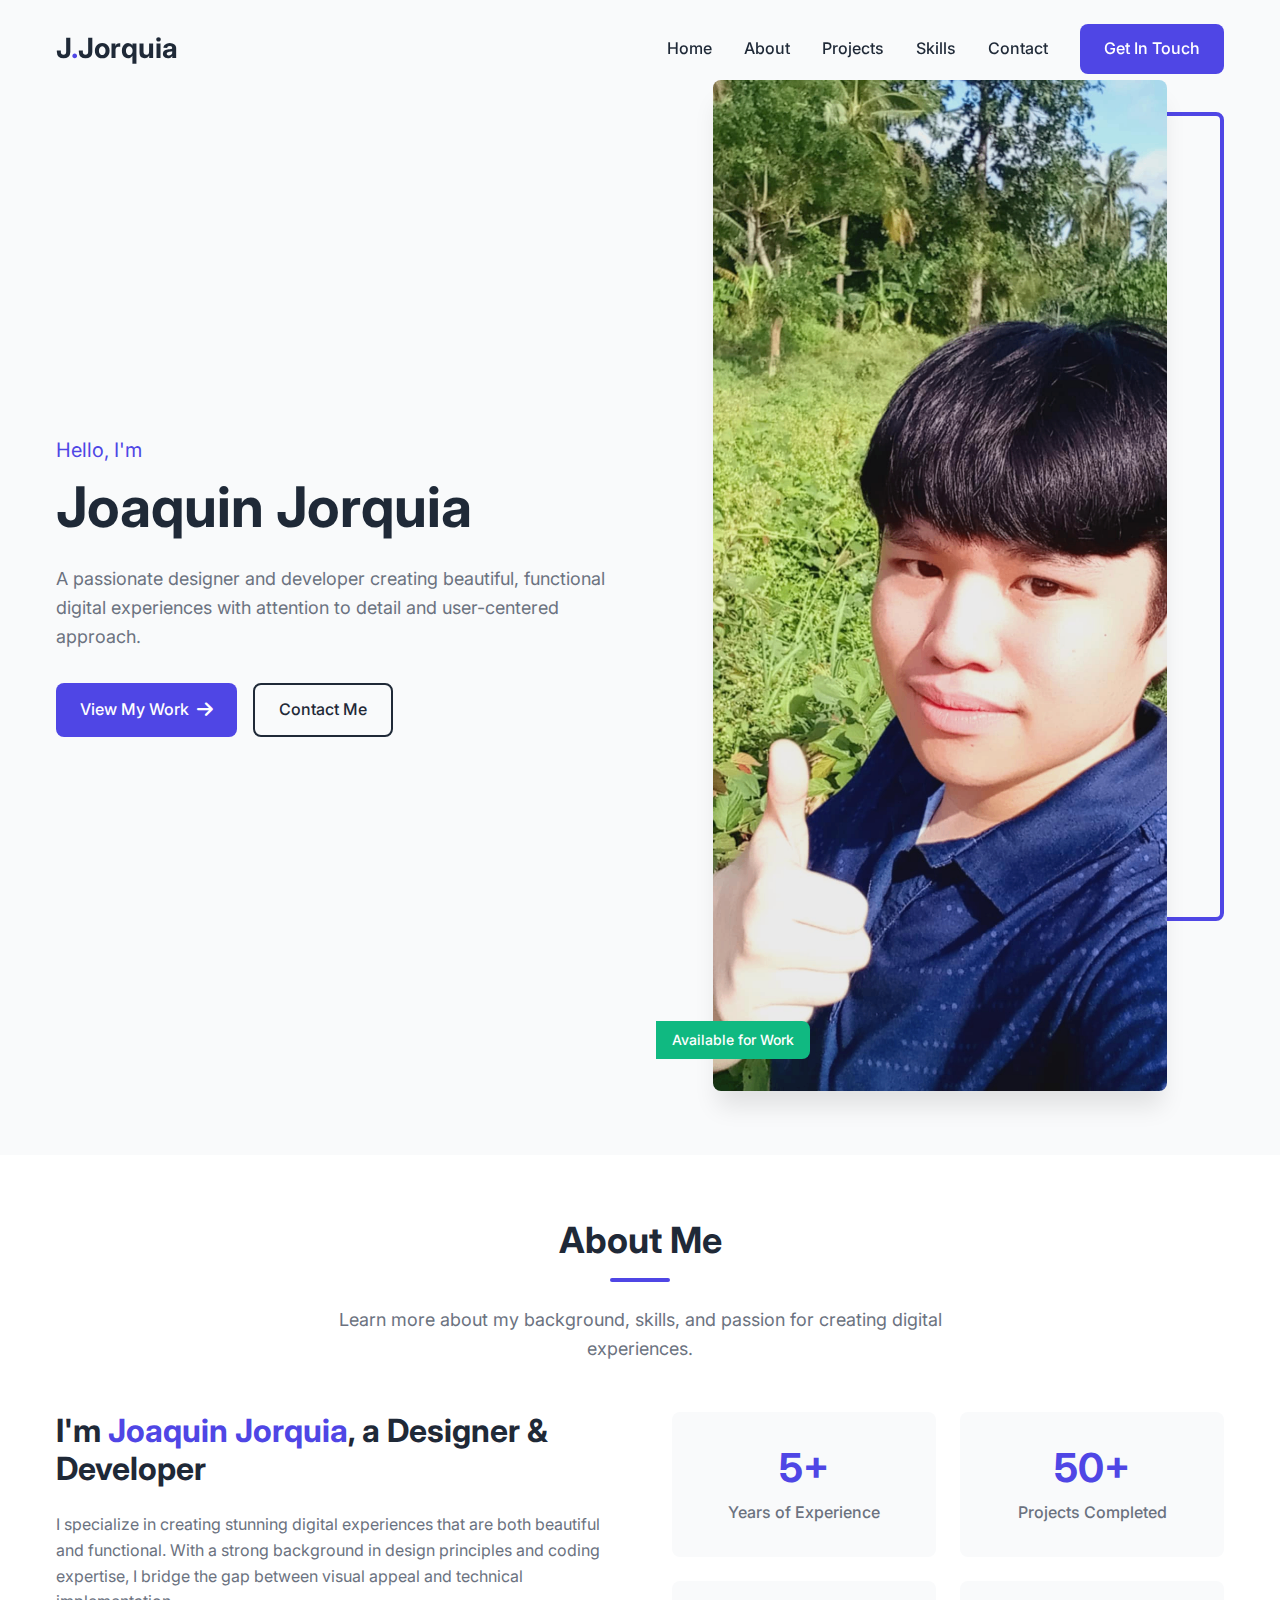
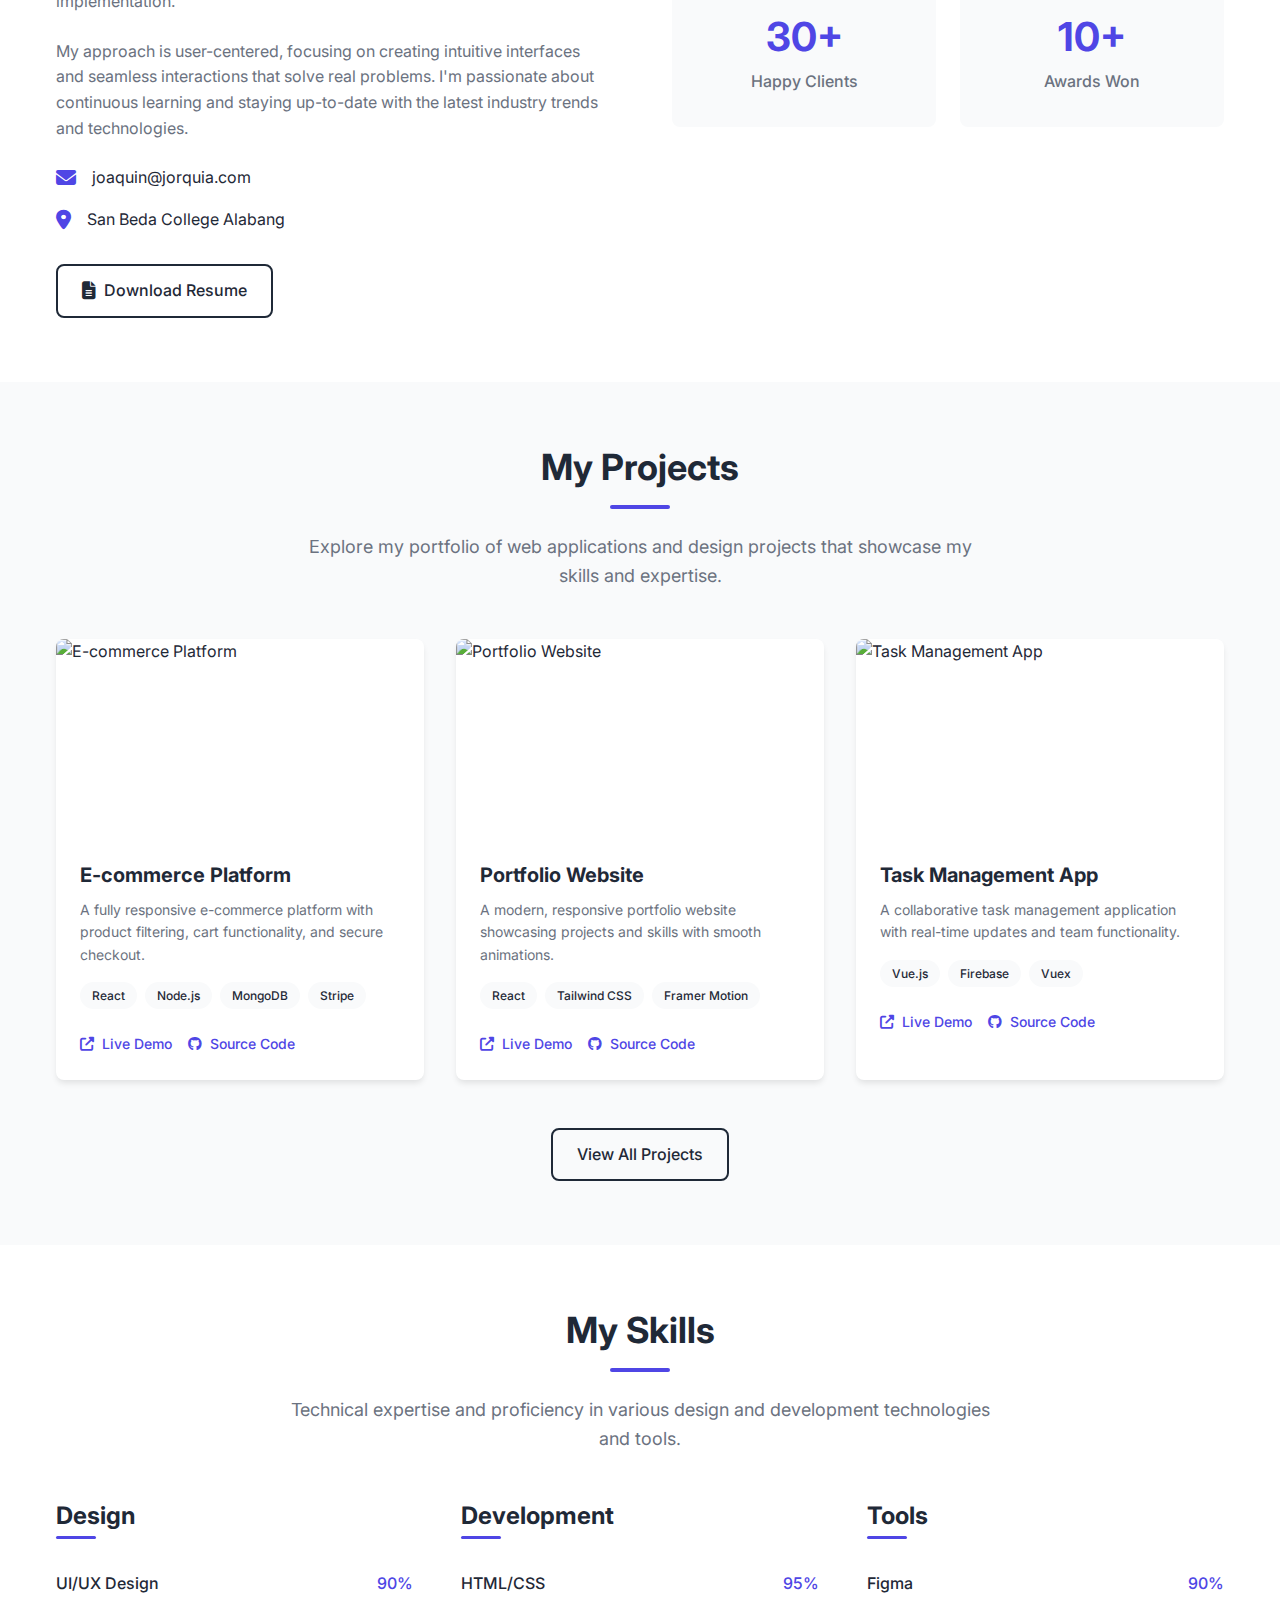
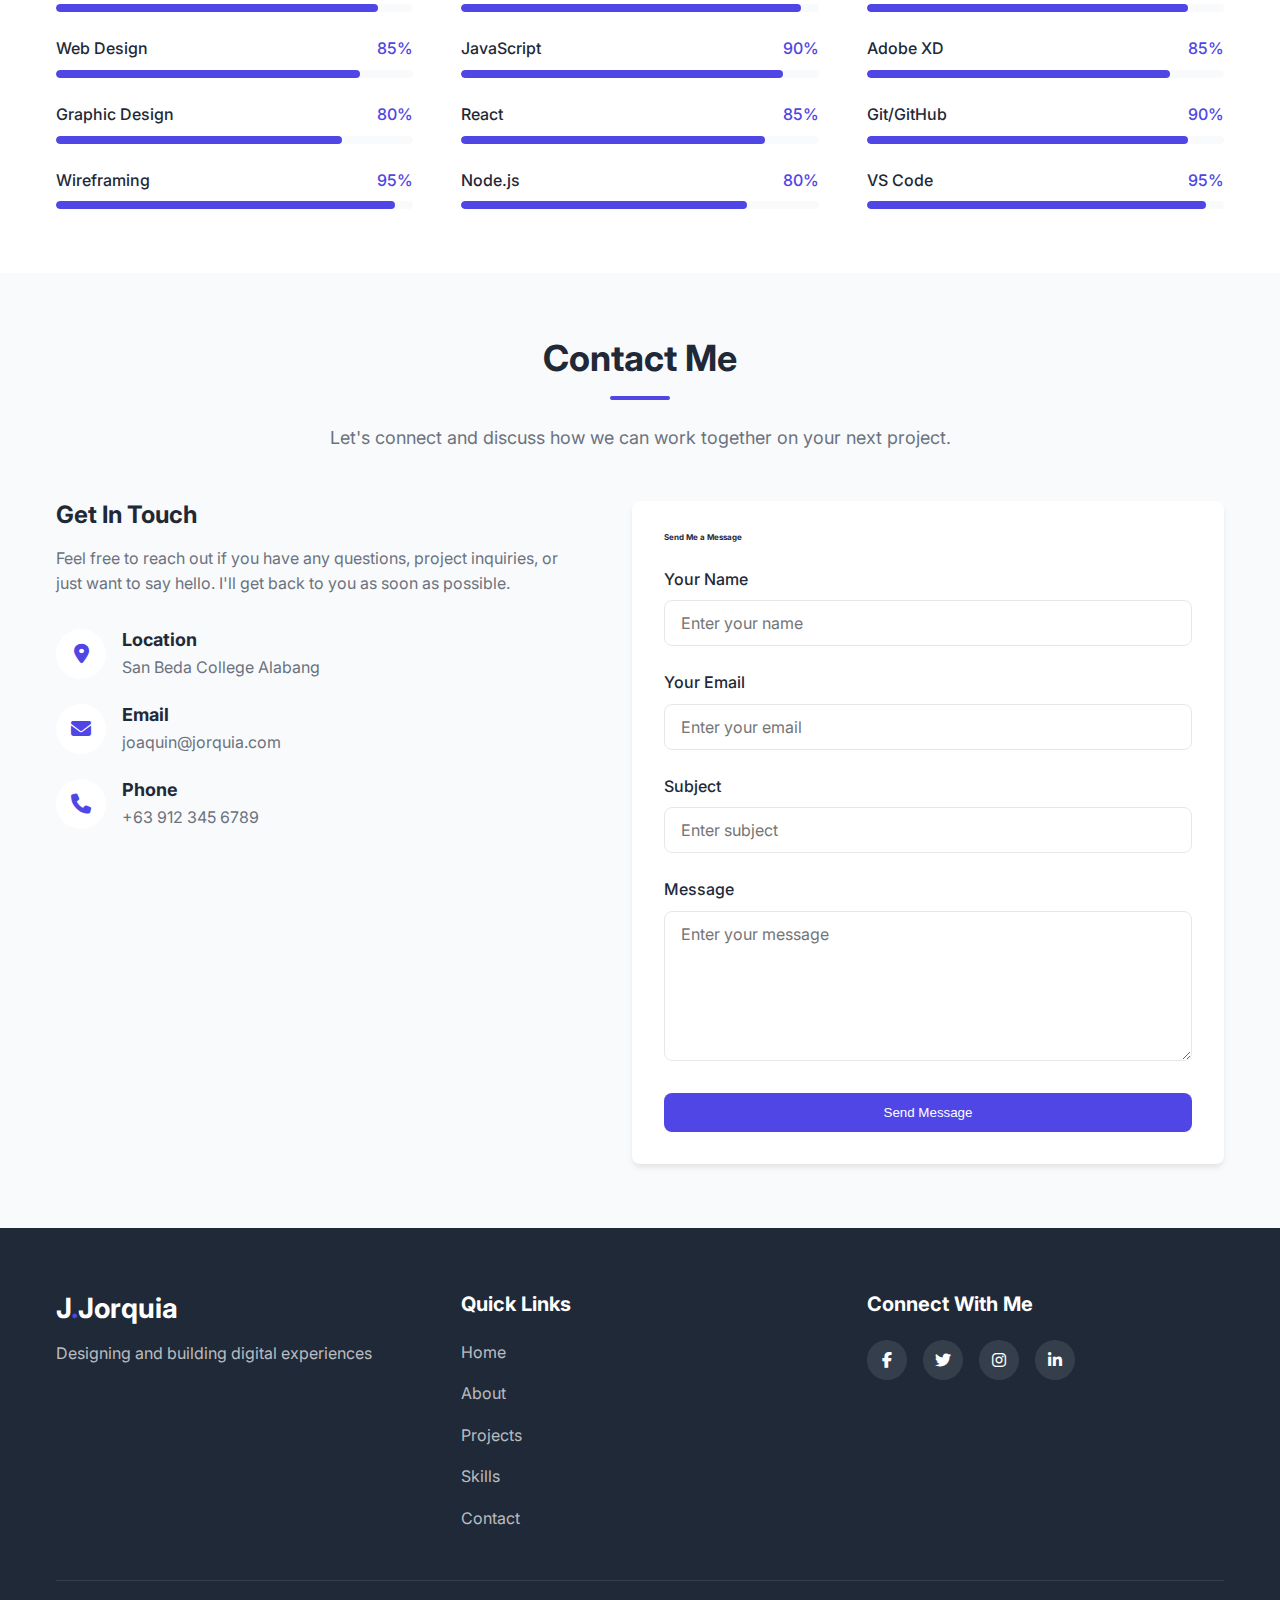
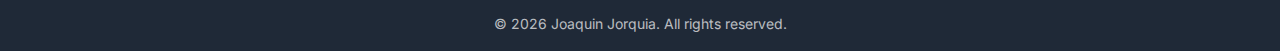
==== commit d605fb23: "Add profile picture" ====
--- a/index.html
+++ b/index.html
@@ -88,7 +88,7 @@
           <div class="image-decoration"></div>
           <div class="profile-image-container">
             <img 
-              src="/lovable-uploads/e17fc7ec-6d59-4980-8b0f-04d64eb3ef6c.png" 
+              src="public/lovable-uploads/f87fe45c-ae2f-4794-98bb-93a037c8f9b2.png" 
               alt="Joaquin Jorquia" 
               class="profile-image"
             />
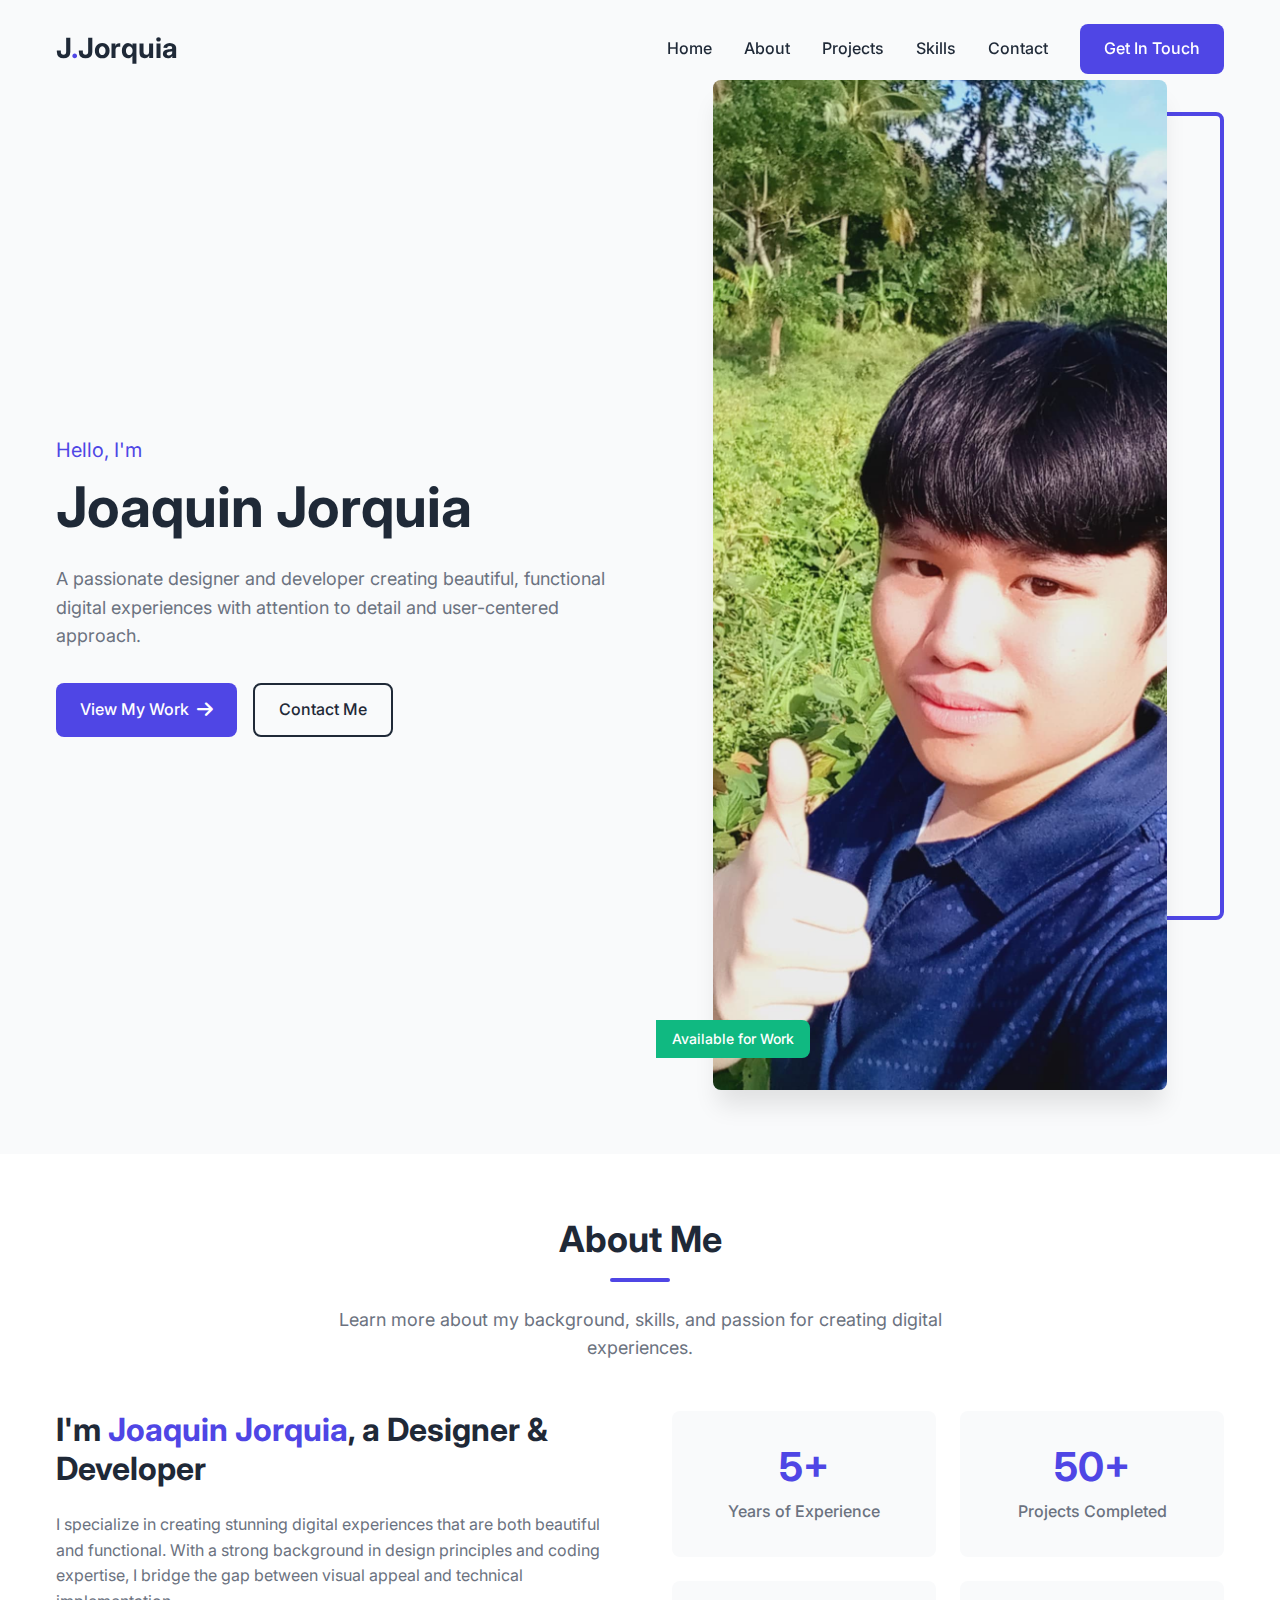
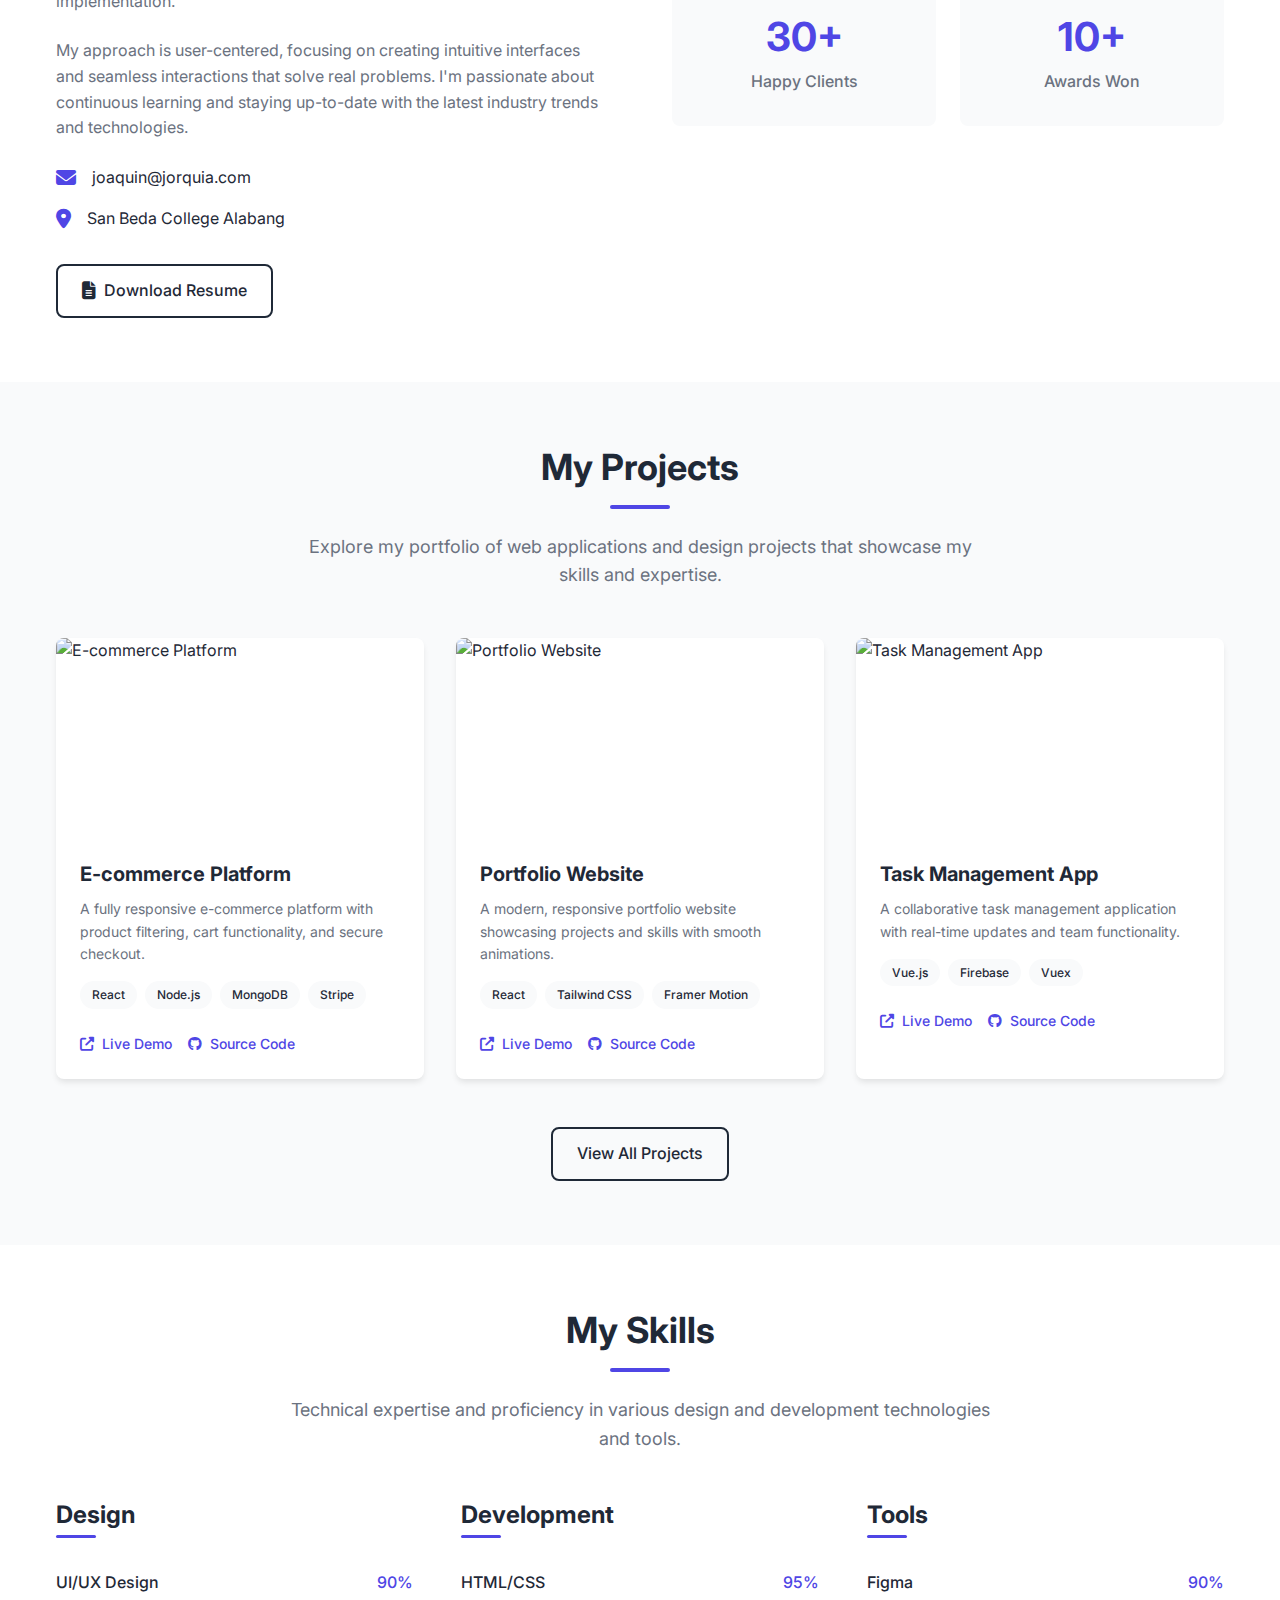
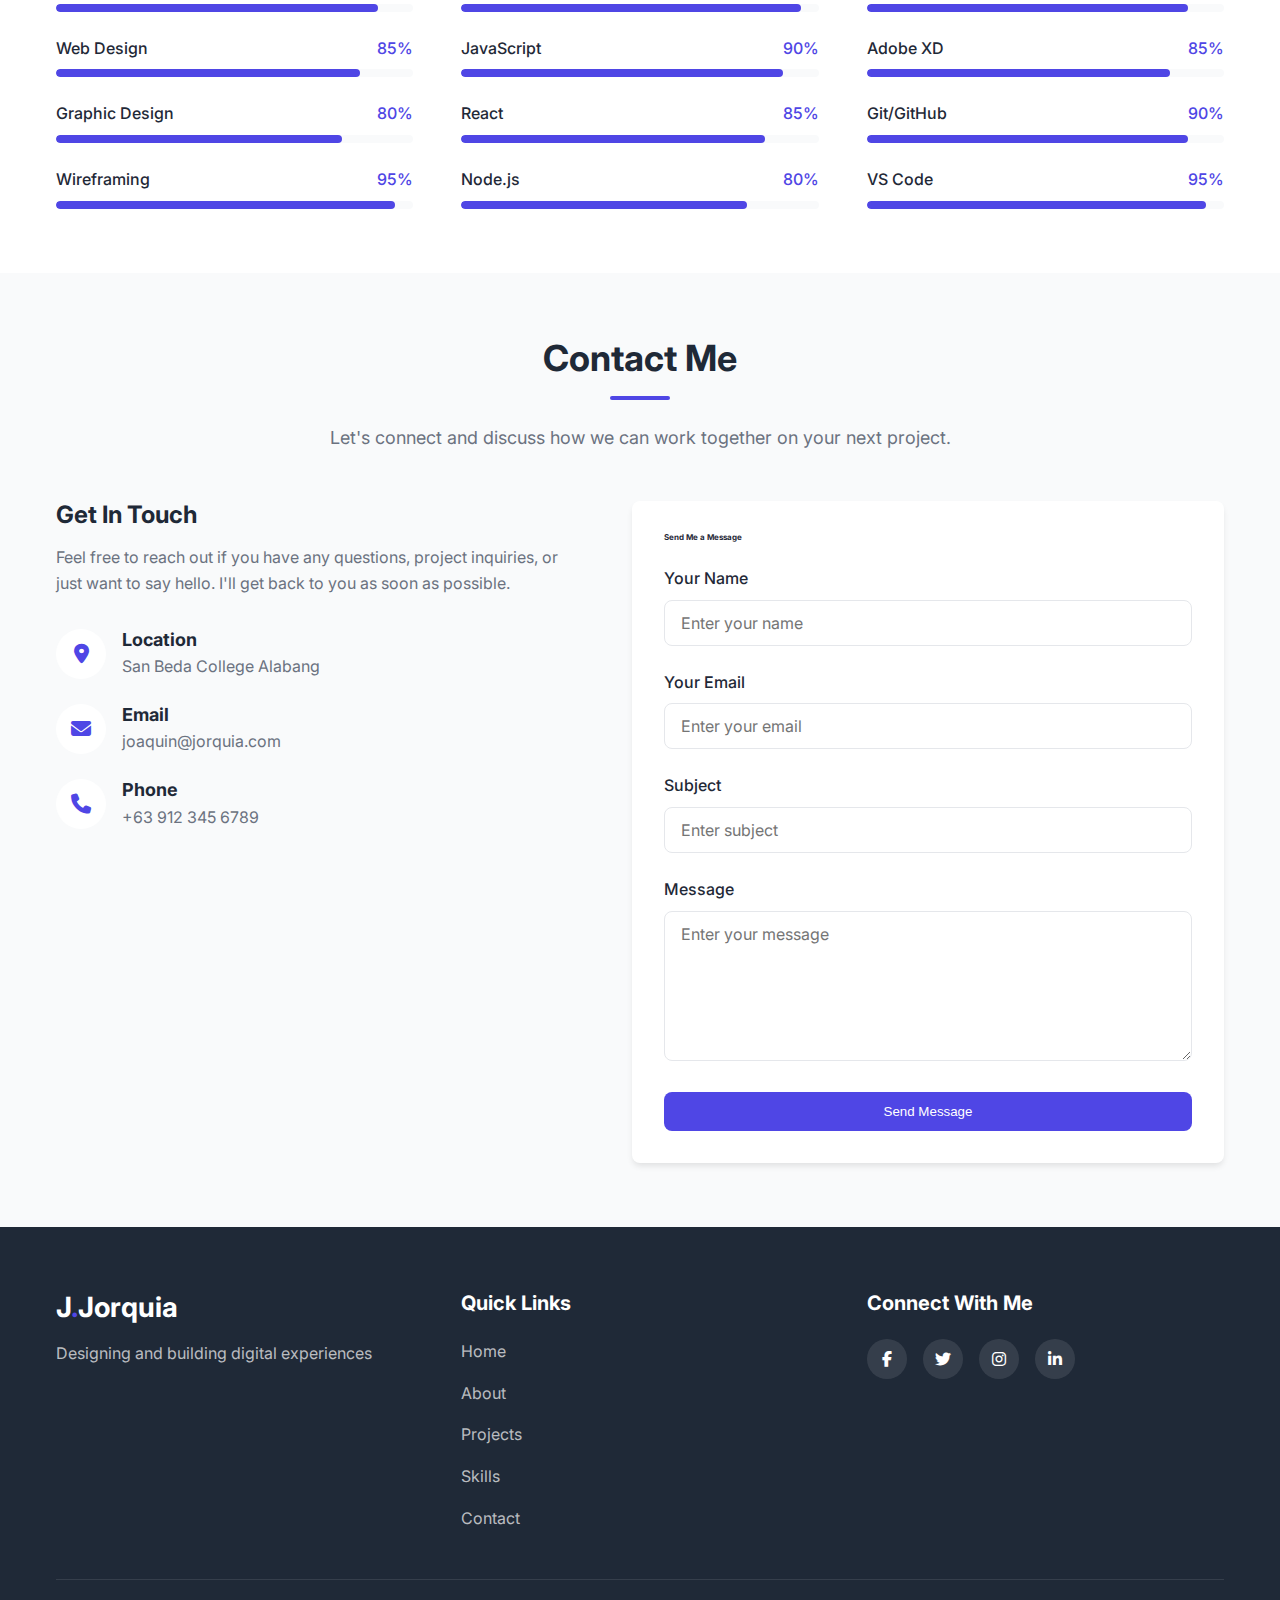
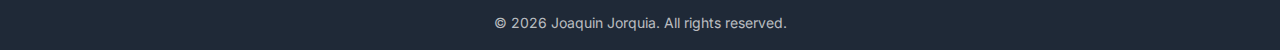
==== commit 74ab5a0a: "Update index.html" ====
--- a/index.html
+++ b/index.html
@@ -88,7 +88,7 @@
           <div class="image-decoration"></div>
           <div class="profile-image-container">
             <img 
-              src="public/lovable-uploads/f87fe45c-ae2f-4794-98bb-93a037c8f9b2.png" 
+              src="e644419d-4cb8-488d-972c-34e3644fb411.jpeg" 
               alt="Joaquin Jorquia" 
               class="profile-image"
             />
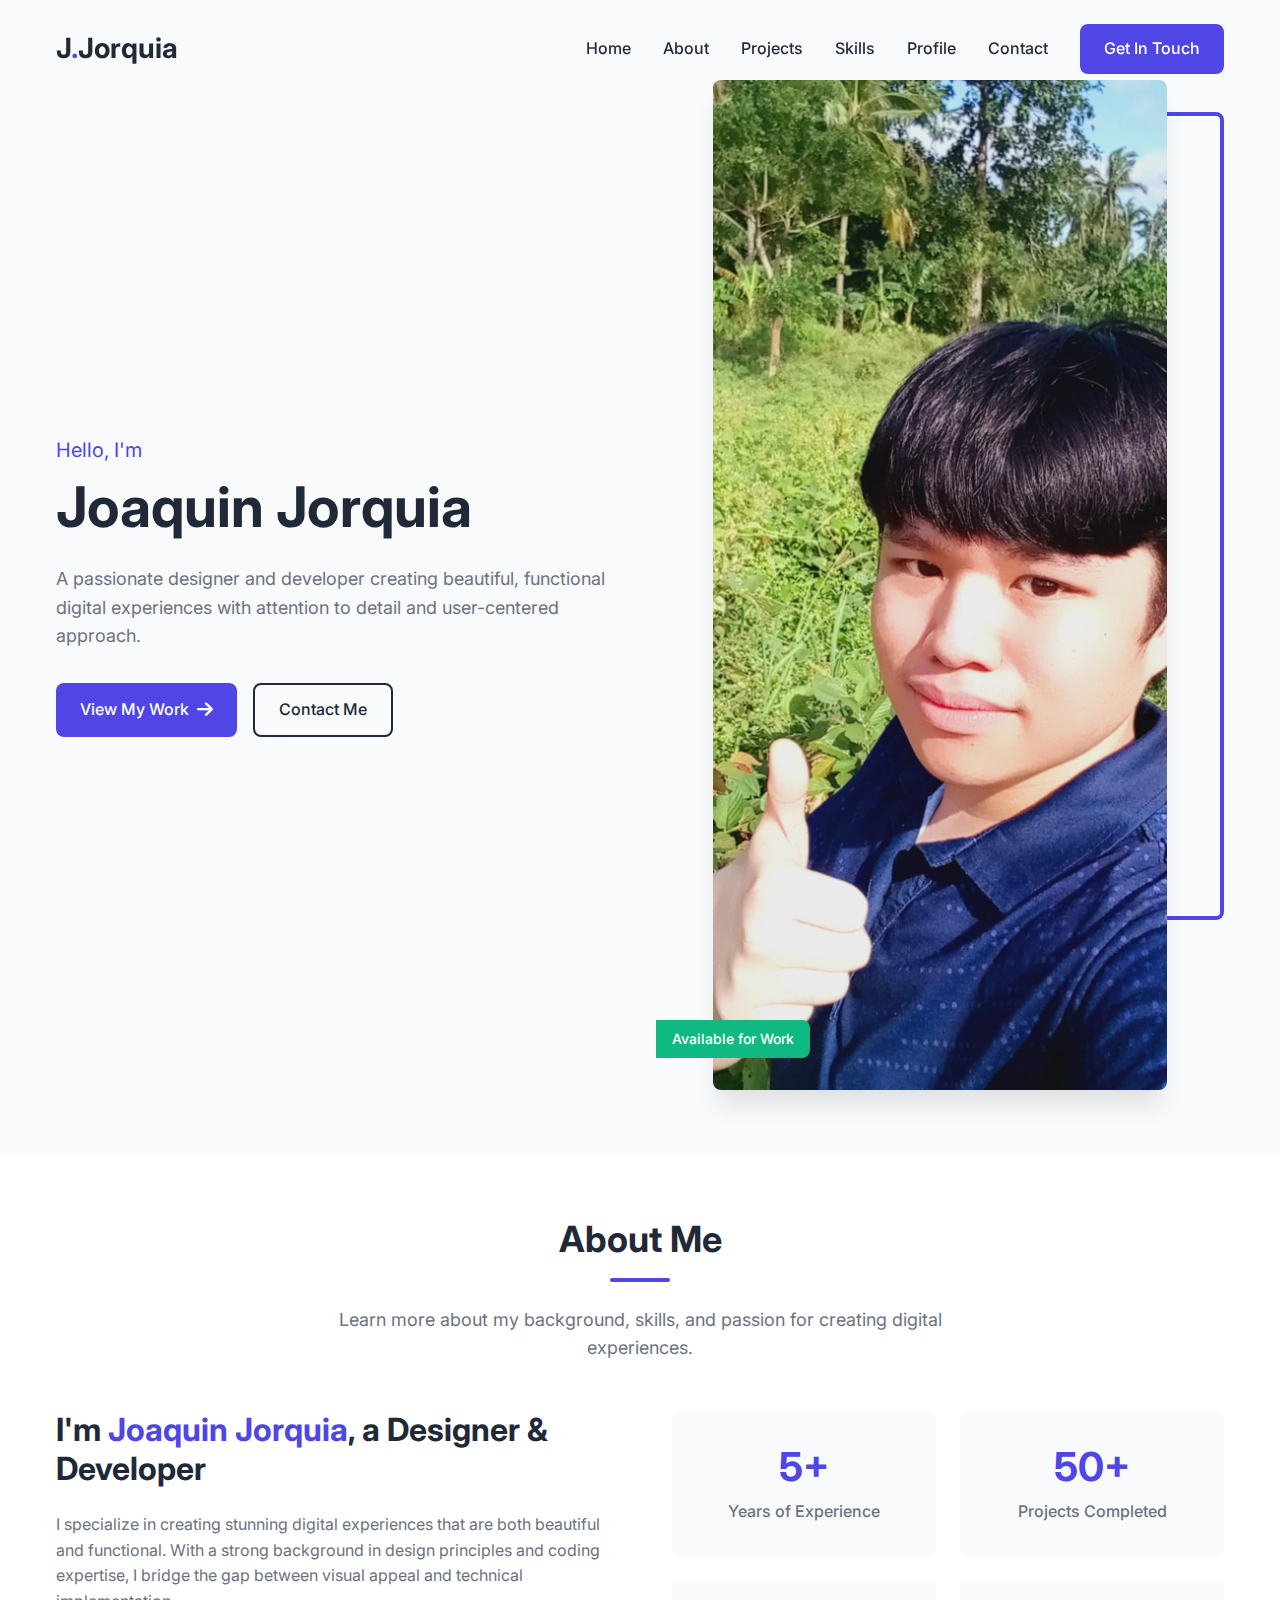
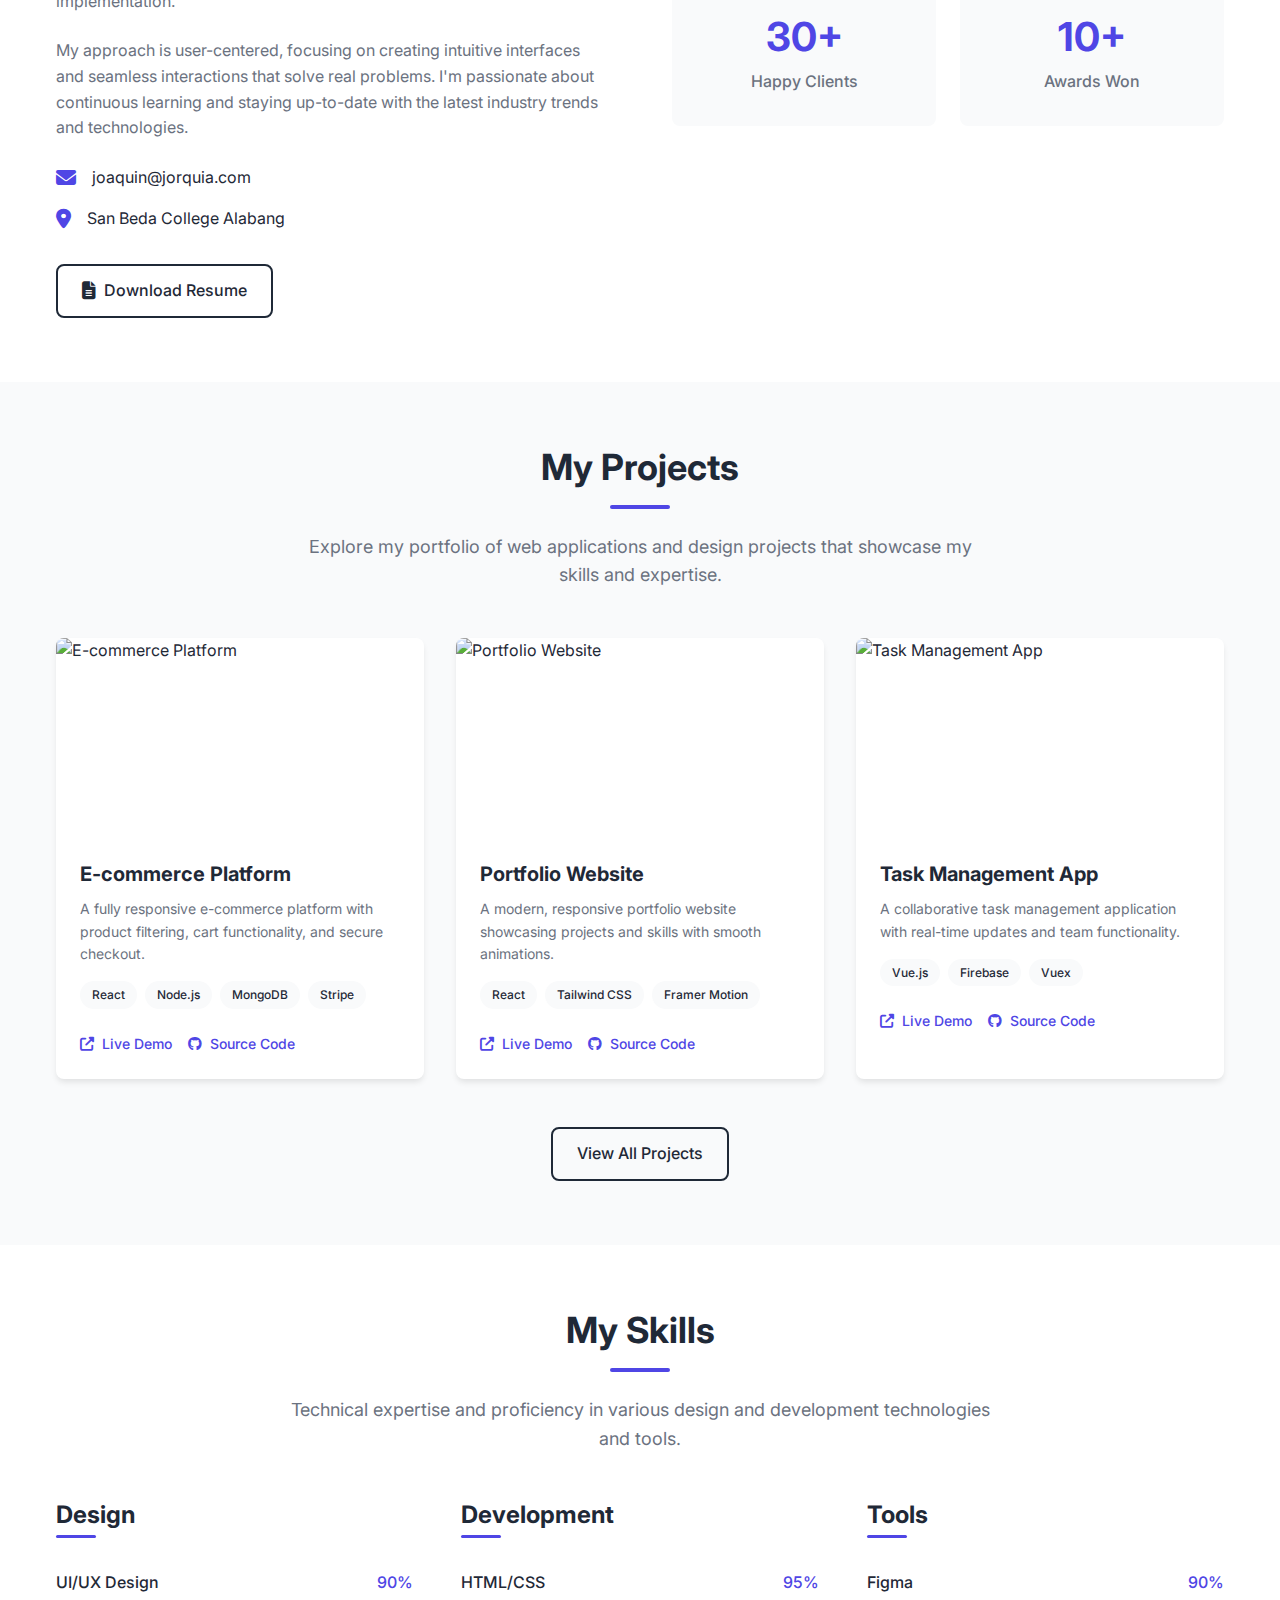
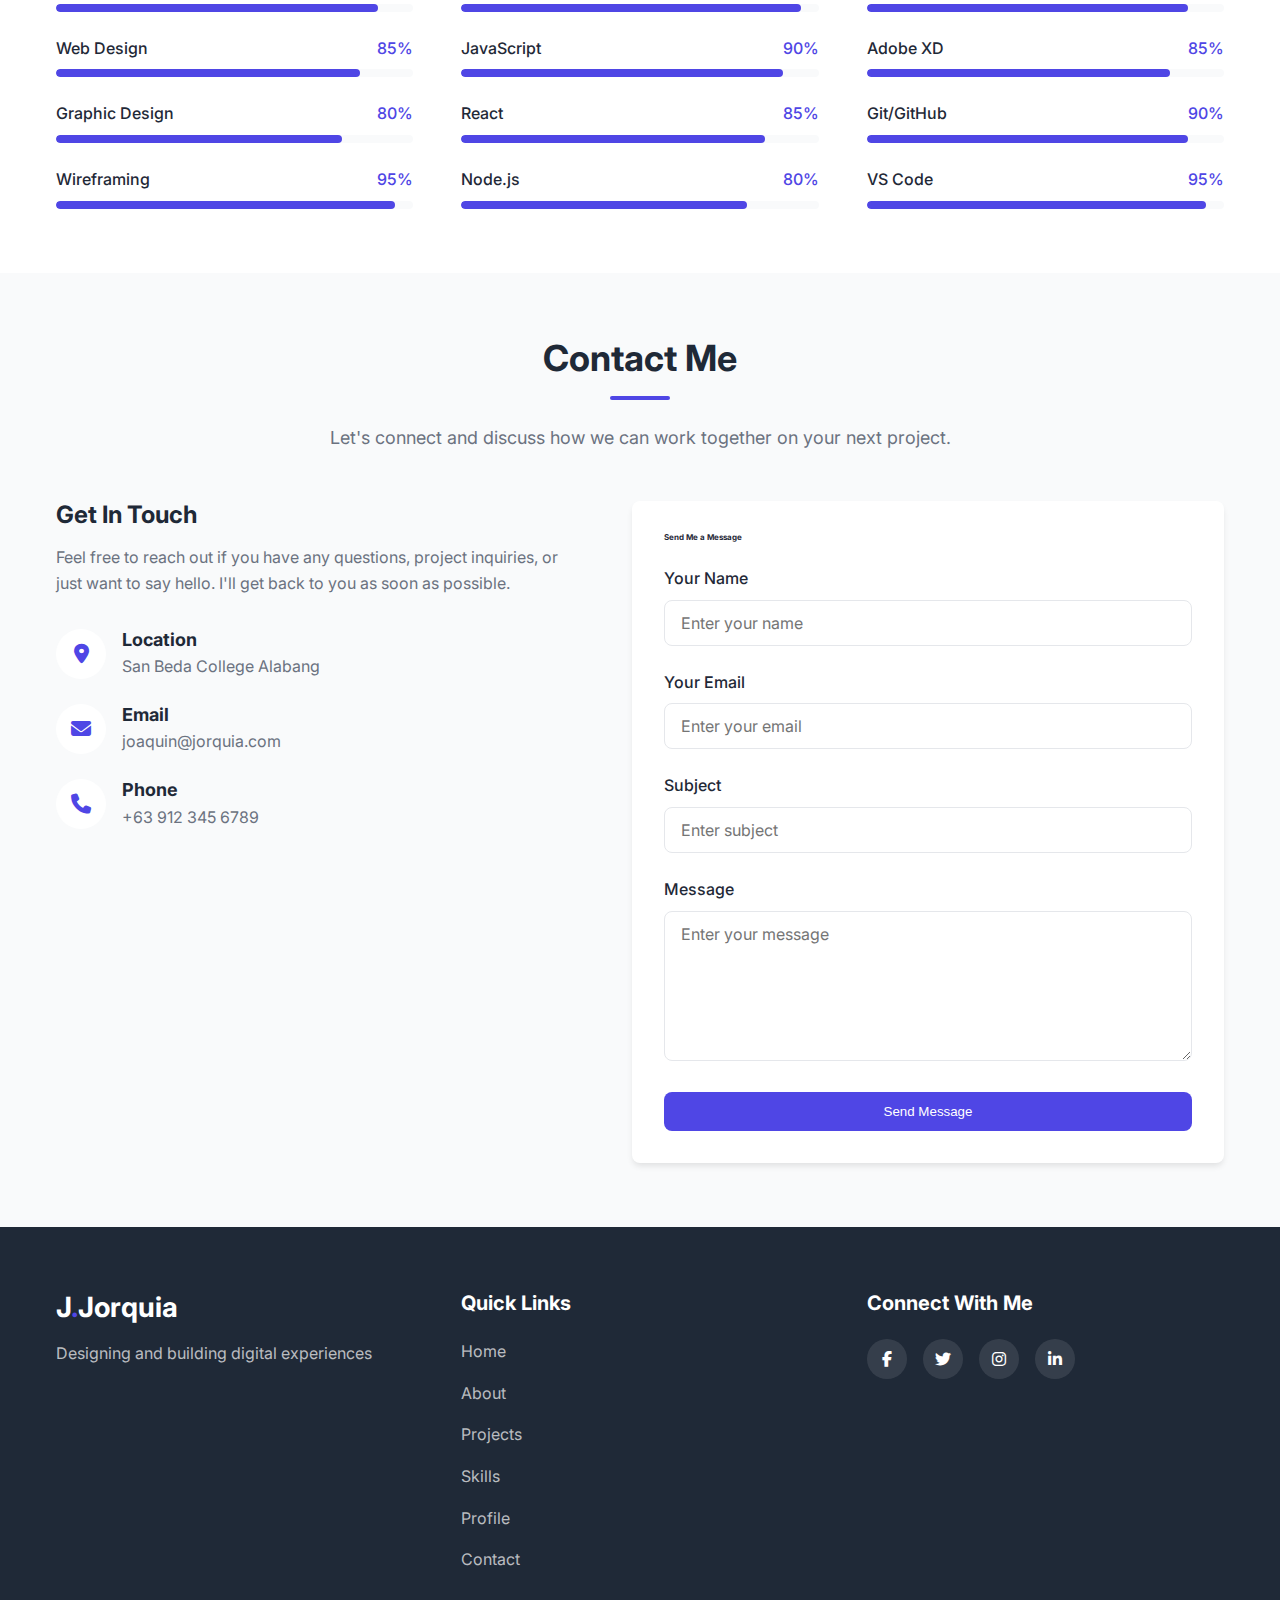
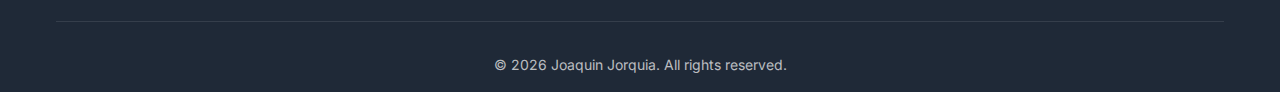
==== commit 527c4640: "Add profile page" ====
--- a/index.html
+++ b/index.html
@@ -41,6 +41,7 @@
           <a href="#about" class="nav-link">About</a>
           <a href="#projects" class="nav-link">Projects</a>
           <a href="#skills" class="nav-link">Skills</a>
+          <a href="profile.html" class="nav-link">Profile</a>
           <a href="#contact" class="nav-link">Contact</a>
           <a href="#contact" class="btn-primary">Get In Touch</a>
         </div>
@@ -58,6 +59,7 @@
           <a href="#about" class="nav-link">About</a>
           <a href="#projects" class="nav-link">Projects</a>
           <a href="#skills" class="nav-link">Skills</a>
+          <a href="profile.html" class="nav-link">Profile</a>
           <a href="#contact" class="nav-link">Contact</a>
           <a href="#contact" class="btn-primary">Get In Touch</a>
         </div>
@@ -572,6 +574,7 @@
             <a href="#about" class="footer-link">About</a>
             <a href="#projects" class="footer-link">Projects</a>
             <a href="#skills" class="footer-link">Skills</a>
+            <a href="profile.html" class="footer-link">Profile</a>
             <a href="#contact" class="footer-link">Contact</a>
           </div>
         </div>
